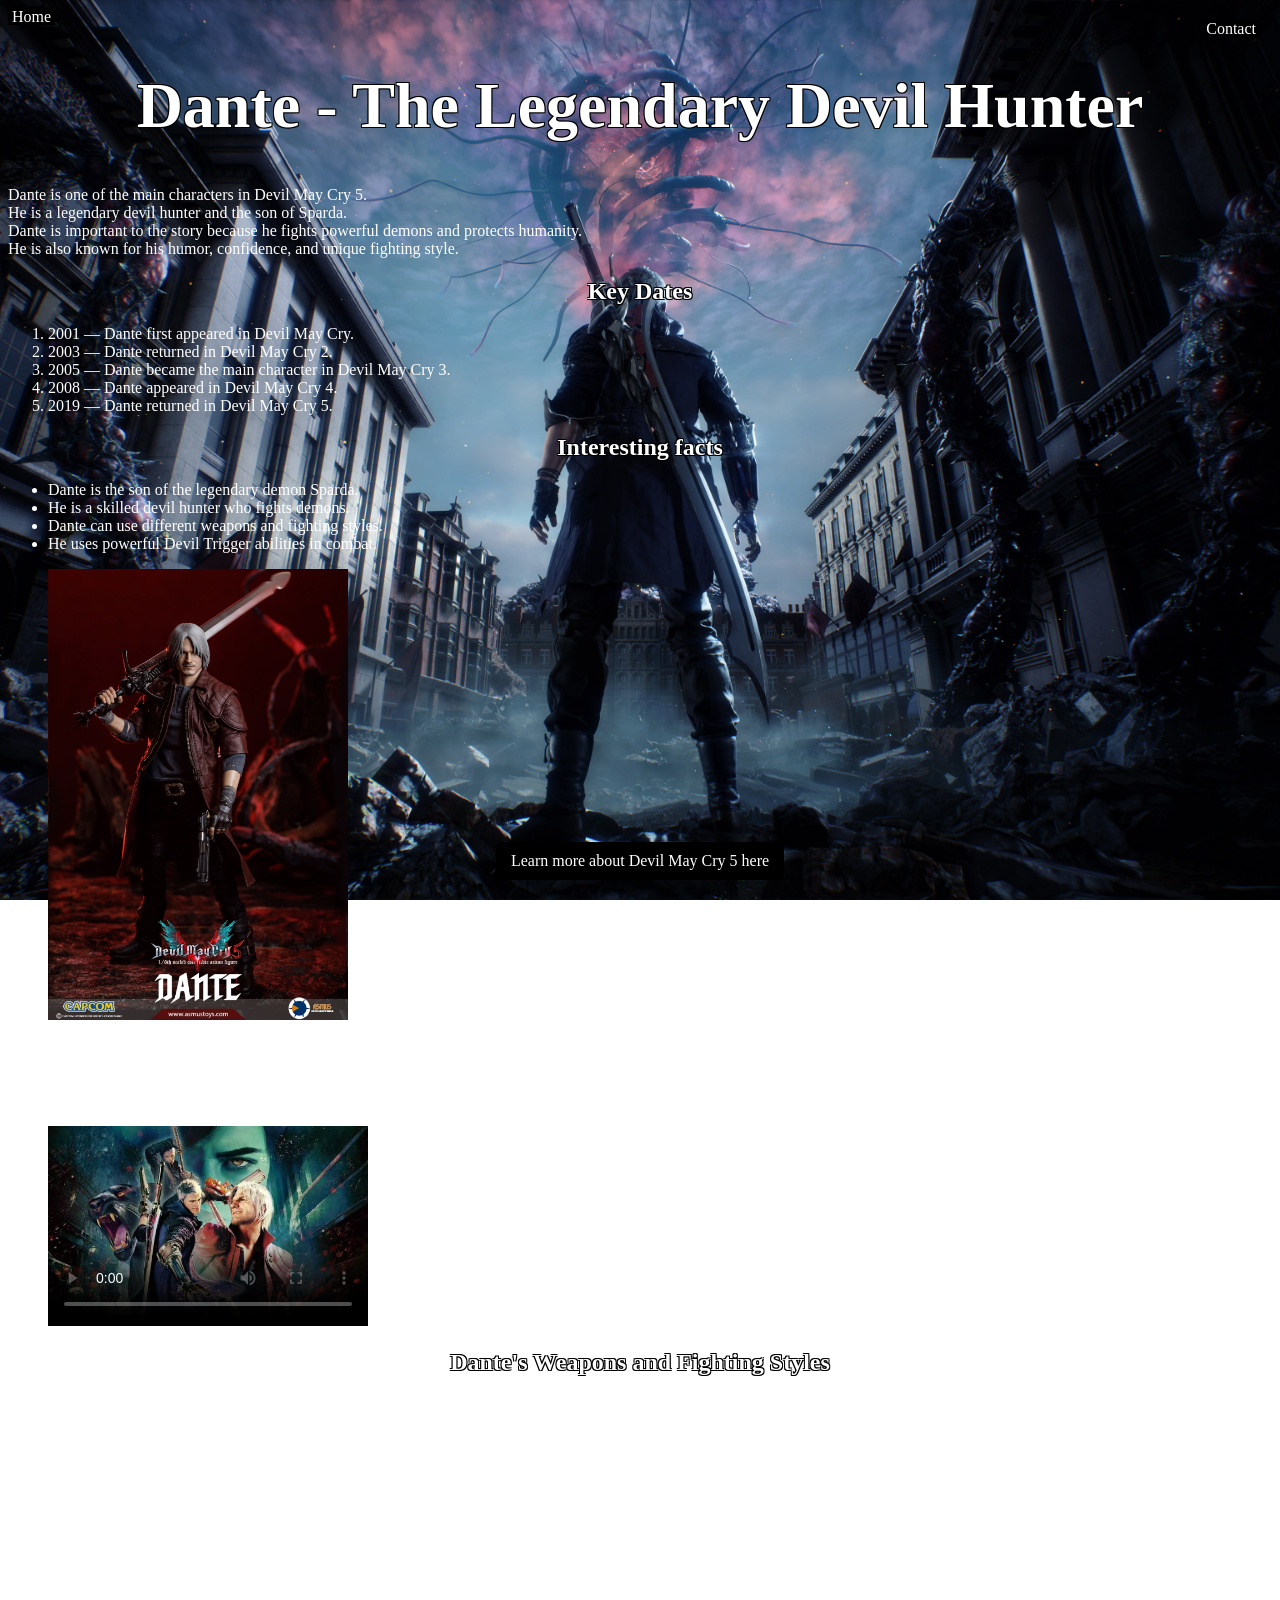
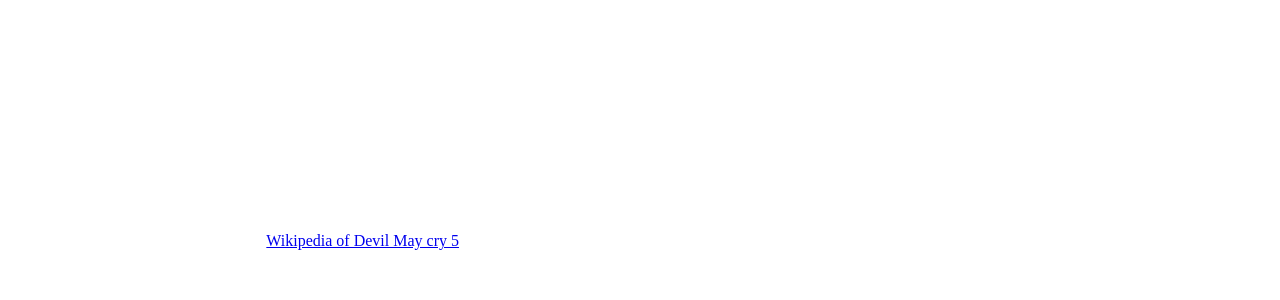
==== about.html @ cc61d14c "inital commit" ====
<!DOCTYPE html>
<html lang="ru">

<head>
    <meta charset="UTF-8">
    <meta name="viewport" content="width=device-width, initial-scale=1.0">
    <title>Devil May Cry V</title>
    <link rel="stylesheet" href="css/style.css">
</head>


<body>


    <header>
        <nav>

            <a class="fixed-home" href="index.html">Home</a>
            <a class="fixed-contact" href="contact.html">Contact</a>
            <a class="fixed-about" href="about.html">Learn more about Devil May Cry 5 here</a>
        </nav>
    </header>


    <main>


        <h1>Dante - The Legendary Devil Hunter</h1>
        <p>Dante is one of the main characters in Devil May Cry 5.<br> He is a legendary devil hunter and the son of Sparda.<br> Dante is important to the story because he fights powerful demons and protects humanity.<br> He is also known for his humor,
            confidence, and unique fighting style.</p>


        <h2>Key Dates</h2>
        <ol>
            <li>2001 — Dante first appeared in Devil May Cry.</li>
            <li>2003 — Dante returned in Devil May Cry 2.</li>
            <li>2005 — Dante became the main character in Devil May Cry 3.</li>
            <li>2008 — Dante appeared in Devil May Cry 4.</li>
            <li>2019 — Dante returned in Devil May Cry 5.</li>
        </ol>


        <h2>Interesting facts</h2>
        <ul>
            <li>Dante is the son of the legendary demon Sparda.</li>
            <li>He is a skilled devil hunter who fights demons.</li>
            <li>Dante can use different weapons and fighting styles.</li>
            <li>He uses powerful Devil Trigger abilities in combat.</li>
        </ul>


        <figure>
            <div class="D1">
                <img src="images/D1.jpg" alt="Legend of Sparda ">
            </div>
            <figcaption>Dante, the legendary devil hunter and son of Sparda.</figcaption>
        </figure>


        <blockquote>
            «A stylish fight is not just a victory, it is a<strong>true art </strong> of overcoming oneself in a <em>dynamic</em> battle».
            <cite>— Цитата из игрового обзора</cite>

            <div>
                <p>Devil May Cry 5 official GamePlay Trailer:</p>
                <video controls width="320 " poster="images/previewgameplay.jpg ">
                <source src="media/DMC5gameplay.mp4 " type="video/mp4 ">
            </video>
            </div>
            <h2>Dante's Weapons and Fighting Styles</h2>

            <table class="table-dmc5">
                <caption>Dante's Combat Arsenal in Devil May Cry 5</caption>

                <thead>
                    <tr>
                        <th scope="col">Category</th>
                        <th scope="col">Name</th>
                        <th scope="col">Type</th>
                        <th scope="col">Main Purpose</th>
                    </tr>
                </thead>

                <tbody>
                    <tr>
                        <th scope="row">Weapon</th>
                        <td>Devil Sword Dante</td>
                        <td>Sword</td>
                        <td>Close-range attacks</td>
                    </tr>

                    <tr>
                        <th scope="row">Weapon</th>
                        <td>Ebony & Ivory</td>
                        <td>Dual pistols</td>
                        <td>Long-range attacks</td>
                    </tr>

                    <tr>
                        <th scope="row">Weapon</th>
                        <td>Balrog</td>
                        <td>Gauntlets and greaves</td>
                        <td>Close-range combat</td>
                    </tr>

                    <tr>
                        <th scope="row">Weapon</th>
                        <td>Cavaliere</td>
                        <td>Motorcycle weapon</td>
                        <td>Powerful melee attacks</td>
                    </tr>

                    <tr>
                        <th scope="row">Style</th>
                        <td colspan="2">Trickster</td>
                        <td>Fast movement and dodging</td>
                    </tr>

                    <tr>
                        <th scope="row">Style</th>
                        <td>Swordmaster</td>
                        <td>Fighting style</td>
                        <td>Special melee attacks</td>
                    </tr>

                    <tr>
                        <th scope="row">Style</th>
                        <td>Gunslinger</td>
                        <td>Fighting style</td>
                        <td>Special ranged attacks</td>
                    </tr>

                    <tr>
                        <th scope="row">Style</th>
                        <td>Royal Guard</td>
                        <td>Fighting style</td>
                        <td>Blocking and counterattacks</td>
                    </tr>
                </tbody>

                <tfoot>
                    <tr>
                        <th scope="row" colspan="3">Total categories</th>
                        <td>2</td>
                    </tr>
                </tfoot>
            </table>


            <p>
                More information you can find in
                <a href="https://devilmaycry.fandom.com/ru/wiki/Devil_May_Cry_5" target="_blank " rel="noopener ">Wikipedia of Devil May cry 5</a>.
            </p>

    </main>


    <footer>
        <p>DMC5</p>
    </footer>

</body>

</html>
---- css/style.css ----
html,
body {
    overflow: visible !important;
    overflow-x: hidden;
}

body {
    background-image: url("../images/bgbg.jpg");
    background-repeat: no-repeat;
    background-position: center center;
    background-size: cover;
    background-attachment: fixed;
    color: white;
}

main {
    color: white;
}

.logo-stack {
    position: absolute;
    right: 50px;
    top: 50%;
    transform: translateY(-50%);
    display: flex;
    flex-direction: column;
    align-items: center;
    gap: -300px;
}

.platform-logos {
    display: flex;
    align-items: center;
    justify-content: center;
    gap: 20px;
}

.xbox-logo,
.steam-logo,
.logops5 {
    display: inline-block;
}

.xbox-logo .right-logo,
.steam-logo .right-logo,
.logops5 .right-logo {
    display: block;
    position: static;
    margin: 0;
    transform: none;
}

.xbox-logo .right-logo {
    width: 70px;
}

.steam-logo .right-logo {
    width: 100px;
}

.logops5 .right-logo {
    width: 110px;
}

.logo-container .right-logo {
    display: block;
    width: min(420px, 75vw);
    height: auto;
}

.fixed-about {
    position: fixed;
    bottom: 20px;
    left: 50%;
    transform: translateX(-50%);
    background-color: rgb(0, 0, 0);
    color: #fff;
    padding: 10px 15px;
    text-decoration: none;
    border-radius: 5px;
    white-space: nowrap;
}

.fixed-home {
    color: white;
    background-color: #000000;
    text-decoration: none;
    border-radius: 0px;
    padding: 0px 4px;
}

.fixed-contact {
    position: fixed;
    top: 20px;
    right: 20px;
    color: white;
    background-color: rgb(0, 0, 0);
    text-decoration: none;
    border-radius: 0px;
    padding: 0px 4px;
}

h1 {
    text-align: center;
    font-size: 4rem;
    text-shadow: -1px -1px 0 #000, 1px -1px 0 #000, -1px 1px 0 #000, 1px 1px 0 #000;
}

h2 {
    text-align: center;
    text-shadow: -1px -1px 0 #000, 1px -1px 0 #000, -1px 1px 0 #000, 1px 1px 0 #000;
}

.about-text {
    text-align: center;
    font-size: larger;
    text-shadow: -1px -1px 0 #000, 1px -1px 0 #000, -1px 1px 0 #000, 1px 1px 0 #000;
}

.Japan-Awards img {
    width: 200px;
    margin-left: 430px;
}

.TheGameAwards img {
    width: 200px;
    margin-left: 670px;
    transform: translateY(-45px);
}

.joystickaward img {
    width: 230px;
    margin-left: 900px;
    transform: translateY(-93px);
}

.mainphoto1 img {
    width: 500px;
    height: 300px;
    object-fit: cover;
}

.mainphoto2 img {
    width: 500px;
    height: 300px;
    object-fit: cover;
}

.mainphoto3 img {
    width: 500px;
    height: 300px;
    object-fit: cover;
}

.MAINPHOTOS {
    display: flex;
}

.D1 img {
    width: 300px;
}

.table-dmc5 {
    width: 100%;
    border-collapse: collapse;
}

.table-dmc5 th,
.table-dmc5 td {
    border: 2px solid white;
    padding: 10px;
    text-align: center;
}
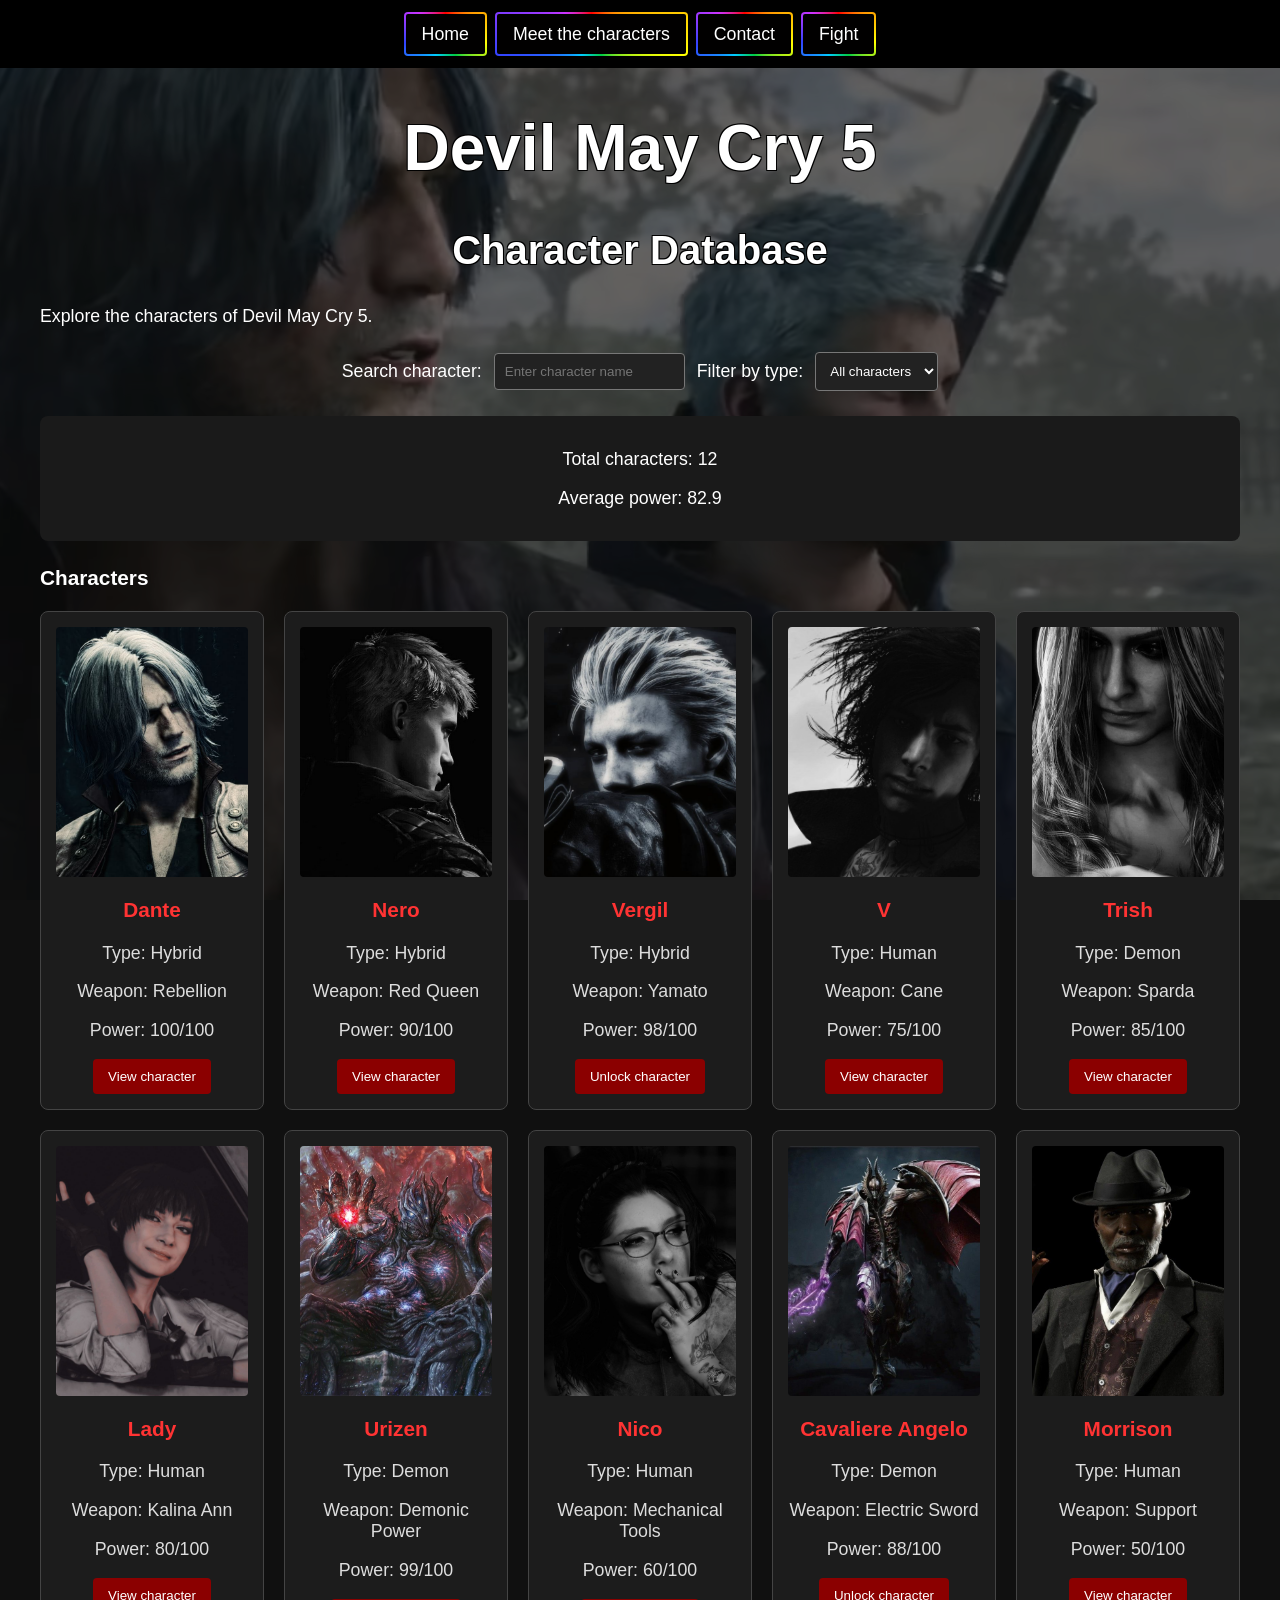
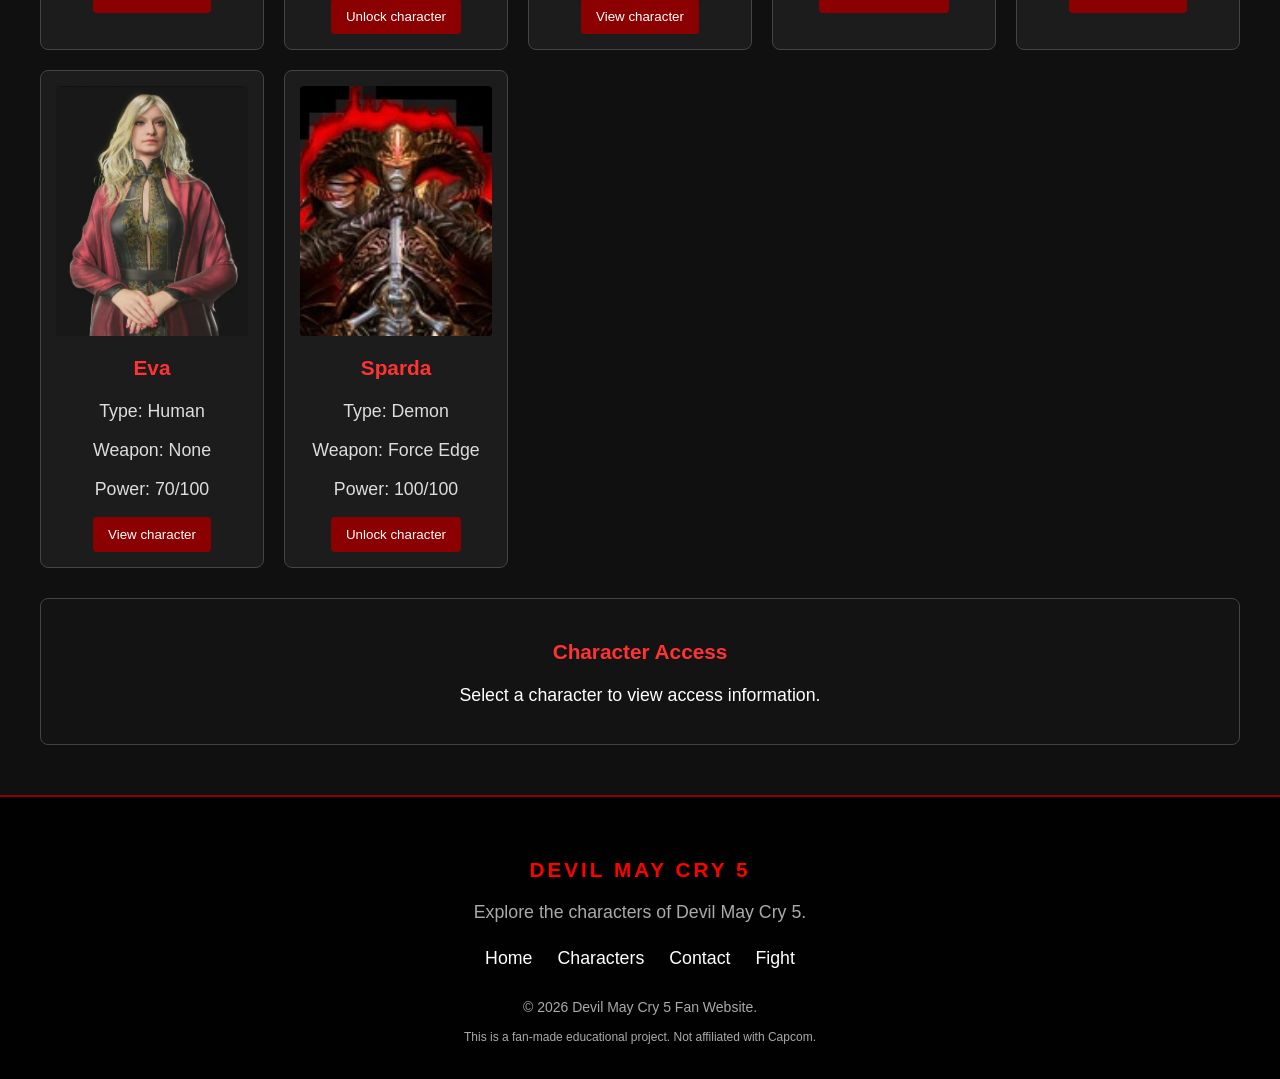
==== commit 88c1a0ab: "Update project to Endterm" ====
--- a/about.html
+++ b/about.html
@@ -1,162 +1,82 @@
 <!DOCTYPE html>
-<html lang="ru">
+<html lang="en">
 
 <head>
     <meta charset="UTF-8">
     <meta name="viewport" content="width=device-width, initial-scale=1.0">
-    <title>Devil May Cry V</title>
+    <title>DMC5 - Character Database</title>
     <link rel="stylesheet" href="css/style.css">
+    <link rel="stylesheet" href="css/about.css">
+    <script src="js/about.js" defer></script>
+
 </head>
 
+<body>
+    <video class="background-video" autoplay muted loop playsinline>
+    <source src="media/videoplayback.mp4" type="video/mp4">
+</video>
+    <div class="video-overlay"></div>
 
-<body>
+    <nav class="site-nav">
+        <a href="index.html">Home</a>
+        <a href="about.html" class="active">Meet the characters</a>
+        <a href="contact.html">Contact</a>
+        <a href="index.html#battle">Fight</a>
+    </nav>
+
+    <main>
+        <h1>Devil May Cry 5</h1>
+        <h2>Character Database</h2>
+
+        <p>Explore the characters of Devil May Cry 5.</p>
+
+        <section class="controls">
+            <label for="searchInput">Search character:</label>
+            <input type="text" id="searchInput" placeholder="Enter character name">
+
+            <label for="typeFilter">Filter by type:</label>
+            <select id="typeFilter">
+                <option value="all">All characters</option>
+                <option value="Human">Human</option>
+                <option value="Demon">Demon</option>
+                <option value="Hybrid">Hybrid</option>
+            </select>
+        </section>
 
 
-    <header>
-        <nav>
 
-            <a class="fixed-home" href="index.html">Home</a>
-            <a class="fixed-contact" href="contact.html">Contact</a>
-            <a class="fixed-about" href="about.html">Learn more about Devil May Cry 5 here</a>
-        </nav>
-    </header>
+        <section class="statistics">
 
+            <p>Total characters: <span id="totalCount">0</span></p>
+            <p>Average power: <span id="averagePower">0</span></p>
+        </section>
 
-    <main>
+        <section>
+            <h3>Characters</h3>
+            <p id="noResults" hidden>No characters found.</p>
+            <div id="characterList"></div>
+        </section>
 
-
-        <h1>Dante - The Legendary Devil Hunter</h1>
-        <p>Dante is one of the main characters in Devil May Cry 5.<br> He is a legendary devil hunter and the son of Sparda.<br> Dante is important to the story because he fights powerful demons and protects humanity.<br> He is also known for his humor,
-            confidence, and unique fighting style.</p>
-
-
-        <h2>Key Dates</h2>
-        <ol>
-            <li>2001 — Dante first appeared in Devil May Cry.</li>
-            <li>2003 — Dante returned in Devil May Cry 2.</li>
-            <li>2005 — Dante became the main character in Devil May Cry 3.</li>
-            <li>2008 — Dante appeared in Devil May Cry 4.</li>
-            <li>2019 — Dante returned in Devil May Cry 5.</li>
-        </ol>
-
-
-        <h2>Interesting facts</h2>
-        <ul>
-            <li>Dante is the son of the legendary demon Sparda.</li>
-            <li>He is a skilled devil hunter who fights demons.</li>
-            <li>Dante can use different weapons and fighting styles.</li>
-            <li>He uses powerful Devil Trigger abilities in combat.</li>
-        </ul>
-
-
-        <figure>
-            <div class="D1">
-                <img src="images/D1.jpg" alt="Legend of Sparda ">
-            </div>
-            <figcaption>Dante, the legendary devil hunter and son of Sparda.</figcaption>
-        </figure>
-
-
-        <blockquote>
-            «A stylish fight is not just a victory, it is a<strong>true art </strong> of overcoming oneself in a <em>dynamic</em> battle».
-            <cite>— Цитата из игрового обзора</cite>
-
-            <div>
-                <p>Devil May Cry 5 official GamePlay Trailer:</p>
-                <video controls width="320 " poster="images/previewgameplay.jpg ">
-                <source src="media/DMC5gameplay.mp4 " type="video/mp4 ">
-            </video>
-            </div>
-            <h2>Dante's Weapons and Fighting Styles</h2>
-
-            <table class="table-dmc5">
-                <caption>Dante's Combat Arsenal in Devil May Cry 5</caption>
-
-                <thead>
-                    <tr>
-                        <th scope="col">Category</th>
-                        <th scope="col">Name</th>
-                        <th scope="col">Type</th>
-                        <th scope="col">Main Purpose</th>
-                    </tr>
-                </thead>
-
-                <tbody>
-                    <tr>
-                        <th scope="row">Weapon</th>
-                        <td>Devil Sword Dante</td>
-                        <td>Sword</td>
-                        <td>Close-range attacks</td>
-                    </tr>
-
-                    <tr>
-                        <th scope="row">Weapon</th>
-                        <td>Ebony & Ivory</td>
-                        <td>Dual pistols</td>
-                        <td>Long-range attacks</td>
-                    </tr>
-
-                    <tr>
-                        <th scope="row">Weapon</th>
-                        <td>Balrog</td>
-                        <td>Gauntlets and greaves</td>
-                        <td>Close-range combat</td>
-                    </tr>
-
-                    <tr>
-                        <th scope="row">Weapon</th>
-                        <td>Cavaliere</td>
-                        <td>Motorcycle weapon</td>
-                        <td>Powerful melee attacks</td>
-                    </tr>
-
-                    <tr>
-                        <th scope="row">Style</th>
-                        <td colspan="2">Trickster</td>
-                        <td>Fast movement and dodging</td>
-                    </tr>
-
-                    <tr>
-                        <th scope="row">Style</th>
-                        <td>Swordmaster</td>
-                        <td>Fighting style</td>
-                        <td>Special melee attacks</td>
-                    </tr>
-
-                    <tr>
-                        <th scope="row">Style</th>
-                        <td>Gunslinger</td>
-                        <td>Fighting style</td>
-                        <td>Special ranged attacks</td>
-                    </tr>
-
-                    <tr>
-                        <th scope="row">Style</th>
-                        <td>Royal Guard</td>
-                        <td>Fighting style</td>
-                        <td>Blocking and counterattacks</td>
-                    </tr>
-                </tbody>
-
-                <tfoot>
-                    <tr>
-                        <th scope="row" colspan="3">Total categories</th>
-                        <td>2</td>
-                    </tr>
-                </tfoot>
-            </table>
-
-
-            <p>
-                More information you can find in
-                <a href="https://devilmaycry.fandom.com/ru/wiki/Devil_May_Cry_5" target="_blank " rel="noopener ">Wikipedia of Devil May cry 5</a>.
-            </p>
-
+        <section class="character-details">
+            <h3>Character Access</h3>
+            <p id="actionMessage">Select a character to view access information.</p>
+            <div id="actionArea"></div>
+        </section>
     </main>
 
+    <footer class="site-footer">
+        <h3>DEVIL MAY CRY 5</h3>
+        <p>Explore the characters of Devil May Cry 5.</p>
 
-    <footer>
-        <p>DMC5</p>
+        <div class="footer-links">
+            <a href="index.html">Home</a>
+            <a href="about.html">Characters</a>
+            <a href="contact.html">Contact</a>
+            <a href="index.html#battle">Fight</a>
+        </div>
+
+        <p class="copyright">© 2026 Devil May Cry 5 Fan Website.</p>
+        <p class="disclaimer">This is a fan-made educational project. Not affiliated with Capcom.</p>
     </footer>
 
 </body>
--- a/css/style.css
+++ b/css/style.css
@@ -1,38 +1,176 @@
 html,
 body {
-    overflow: visible !important;
-    overflow-x: hidden;
+    overflow-x: clip;
+}
+
+*,
+*::before,
+*::after {
+    box-sizing: border-box;
+}
+
+html {
+    font-size: 100%;
 }
 
 body {
-    background-image: url("../images/bgbg.jpg");
-    background-repeat: no-repeat;
-    background-position: center center;
-    background-size: cover;
-    background-attachment: fixed;
-    color: white;
+    max-width: 100%;
+    margin: 0;
+    background: #101010;
+    color: white;
+    font-family: Arial, sans-serif;
+    font-size: clamp(1rem, 0.95rem + 0.2vw, 1.125rem);
 }
 
 main {
-    color: white;
+    width: min(100% - 2rem, 75rem);
+    margin-inline: auto;
+}
+
+h1 {
+    text-align: center;
+    font-size: clamp(1.8rem, 5vw, 4rem);
+    overflow-wrap: anywhere;
+    text-shadow: -1px -1px 0 #000, 1px -1px 0 #000, -1px 1px 0 #000, 1px 1px 0 #000;
+}
+
+h2 {
+    text-align: center;
+    font-size: clamp(1.6rem, 4vw, 2.5rem);
+    text-shadow: -1px -1px 0 #000, 1px -1px 0 #000, -1px 1px 0 #000, 1px 1px 0 #000;
+}
+
+video,
+img {
+    display: block;
+    max-width: 100%;
+}
+
+video {
+    width: 100%;
+}
+
+img {
+    height: auto;
+}
+
+.background-video {
+    position: fixed;
+    top: 0;
+    left: 0;
+    width: 100%;
+    height: 100%;
+    object-fit: cover;
+    z-index: -2;
+}
+
+.video-overlay {
+    position: fixed;
+    inset: 0;
+    background: rgba(0, 0, 0, 0.55);
+    z-index: -1;
+    pointer-events: none;
+}
+
+.site-nav {
+    display: flex;
+    flex-wrap: wrap;
+    align-items: center;
+    justify-content: center;
+    gap: 0.5rem;
+    width: 100%;
+    padding: 0.75rem 1rem;
+    background-color: #000;
+}
+
+.site-nav a,
+.trailer1 a {
+    --nav-button-bg: #010000;
+    display: inline-block;
+    padding: 0.6rem 1rem;
+    border: 2px solid transparent;
+    border-radius: 4px;
+    background: linear-gradient(var(--nav-button-bg), var(--nav-button-bg)) padding-box, conic-gradient(from var(--rainbow-angle, 0deg), #ff0000, #ff9900, #ffff00, #00cc44, #00ccff, #3344ff, #cc33ff, #ff0000) border-box;
+    color: #fff;
+    text-align: center;
+    text-decoration: none;
+    animation: rainbow-border 4s linear infinite;
+}
+
+.site-nav a {
+    max-width: 100%;
+}
+
+.site-nav a:hover,
+.site-nav a:focus-visible,
+.trailer1 a:hover,
+.trailer1 a:focus-visible {
+    --nav-button-bg: #292929;
+    color: #fff;
+}
+
+@property --rainbow-angle {
+    syntax: "<angle>";
+    initial-value: 0deg;
+    inherits: false;
+}
+
+@keyframes rainbow-border {
+    to {
+        --rainbow-angle: 360deg;
+    }
+}
+
+@media (prefers-reduced-motion: reduce) {
+    .site-nav a,
+    .trailer1 a {
+        animation: none;
+    }
+}
+
+.home-hero-row {
+    display: grid;
+    grid-template-columns: minmax(0, 1fr) auto minmax(0, 1fr);
+    align-items: center;
+    width: 100vw;
+    margin: 1rem 0 2rem;
+    margin-left: calc((100% - 100vw) / 2);
+}
+
+.home-trailer {
+    grid-column: 1;
+    width: min(100%, 22.5rem);
+    margin: 0;
+    font-family: sans-serif;
 }
 
 .logo-stack {
-    position: absolute;
-    right: 50px;
-    top: 50%;
-    transform: translateY(-50%);
     display: flex;
     flex-direction: column;
     align-items: center;
-    gap: -300px;
+    grid-column: 2;
+    justify-self: center;
+    width: min(100%, 26rem);
+    margin: 0;
+    gap: 1rem;
+}
+
+.logo-container {
+    width: min(100%, 26rem);
+}
+
+.logo-container .right-logo {
+    display: block;
+    width: 100%;
+    height: auto;
 }
 
 .platform-logos {
     display: flex;
+    flex-wrap: wrap;
     align-items: center;
     justify-content: center;
-    gap: 20px;
+    gap: clamp(0.5rem, 2vw, 1.25rem);
 }
 
 .xbox-logo,
@@ -46,128 +184,416 @@
 .logops5 .right-logo {
     display: block;
     position: static;
+    width: clamp(2.5rem, 7vw, 6.875rem);
+    max-width: 100%;
     margin: 0;
     transform: none;
 }
 
-.xbox-logo .right-logo {
-    width: 70px;
-}
-
-.steam-logo .right-logo {
-    width: 100px;
-}
-
-.logops5 .right-logo {
-    width: 110px;
-}
-
-.logo-container .right-logo {
+.Japan-Awards,
+.TheGameAwards,
+.joystickaward {
+    display: flex;
+    justify-content: center;
+    margin: 0;
+}
+
+.Japan-Awards img,
+.TheGameAwards img,
+.joystickaward img {
+    width: min(100%, 14.375rem);
+    margin: 0;
+    transform: none;
+}
+
+.award-gallery {
+    display: flex;
+    flex-wrap: wrap;
+    align-items: center;
+    justify-content: center;
+    gap: clamp(1rem, 3vw, 2rem);
+    margin-block: 1.5rem;
+}
+
+.gameplay-video {
+    width: min(100%, 20rem);
+    max-width: 100%;
+}
+
+.D1 img {
     display: block;
-    width: min(420px, 75vw);
+    width: min(100%, 18.75rem);
     height: auto;
 }
 
-.fixed-about {
+@media (max-width: 767px) {
+    main {
+        width: min(100% - 1.25rem, 75rem);
+    }
+    .home-hero-row {
+        grid-template-columns: minmax(0, min(26rem, 100%));
+        row-gap: 1rem;
+    }
+    .site-nav {
+        flex-direction: column;
+    }
+    .site-nav a {
+        width: min(100%, 24rem);
+    }
+}
+
+#gallery {
+    padding: 4rem 0;
+    background: rgba(10, 10, 10, 0.6);
+}
+
+#gallery .card {
+    height: 100%;
+    overflow: hidden;
+    border: 1px solid #444;
+    border-radius: 10px;
+    background: #171717;
+    color: white;
+    box-shadow: 0 4px 12px rgba(0, 0, 0, 0.4);
+    transition: transform 0.25s ease, border-color 0.25s ease, box-shadow 0.25s ease;
+}
+
+#gallery .card:hover {
+    transform: translateY(-6px);
+    border-color: #c82020;
+    box-shadow: 0 8px 24px rgba(200, 0, 0, 0.2);
+}
+
+#gallery .card img {
+    display: block;
+    width: 100%;
+    height: 220px;
+    object-fit: cover;
+    border-bottom: 2px solid #8b0000;
+}
+
+#gallery .card-body {
+    padding: 1.5rem;
+}
+
+#gallery .card-title,
+#gallery .card h5 {
+    margin-bottom: 0.75rem;
+    color: #ff4040;
+    font-size: 1.35rem;
+    font-weight: bold;
+}
+
+#gallery .card-text {
+    margin: 0;
+    color: #ccc;
+    line-height: 1.6;
+}
+
+@media (max-width: 767px) {
+    #gallery {
+        padding: 2rem 0;
+    }
+    #gallery .card img {
+        height: 200px;
+    }
+    #gallery .card-body {
+        padding: 1.25rem;
+    }
+}
+
+@media (prefers-reduced-motion: reduce) {
+    #gallery .card {
+        transition: none;
+    }
+    #gallery .card:hover {
+        transform: none;
+    }
+}
+
+.features {
+    padding: 4rem 2rem;
+}
+
+.features-title {
+    margin-bottom: 2.5rem;
+    color: #fff;
+    font-size: clamp(1.8rem, 4vw, 2.5rem);
+    text-transform: uppercase;
+    letter-spacing: 2px;
+}
+
+.features-grid {
+    display: grid;
+    grid-template-columns: repeat(4, minmax(0, 1fr));
+    gap: 1.5rem;
+    max-width: 1200px;
+    margin: 0 auto;
+}
+
+.feature-card {
+    padding: 1.75rem 1.25rem;
+    border: 1px solid #632020;
+    border-radius: 10px;
+    background: rgba(15, 15, 15, 0.65);
+    text-align: center;
+    transition: transform 0.25s ease, border-color 0.25s ease, background 0.25s ease;
+}
+
+.feature-card:hover {
+    transform: translateY(-5px);
+    border-color: #ff3030;
+    background: rgba(45, 10, 10, 0.8);
+}
+
+.feature-card h3 {
+    margin-bottom: 1rem;
+    color: #ff4040;
+    font-size: 1.35rem;
+}
+
+.feature-card p {
+    margin: 0;
+    color: #ddd;
+    line-height: 1.6;
+}
+
+@media (max-width: 1199px) {
+    .features-grid {
+        grid-template-columns: repeat(2, minmax(0, 1fr));
+    }
+}
+
+@media (max-width: 600px) {
+    .features {
+        padding: 2.5rem 1rem;
+    }
+    .features-grid {
+        grid-template-columns: 1fr;
+        gap: 1rem;
+    }
+    .feature-card {
+        padding: 1.5rem 1rem;
+    }
+}
+
+@media (prefers-reduced-motion: reduce) {
+    .feature-card {
+        transition: none;
+    }
+    .feature-card:hover {
+        transform: none;
+    }
+}
+
+.battle-section {
+    text-align: center;
+    padding: 60px 20px;
+    color: white;
+}
+
+.battle-section h2 {
+    color: red;
+    margin-bottom: 20px;
+}
+
+.battle-container {
+    display: flex;
+    justify-content: center;
+    align-items: center;
+    gap: 50px;
+    margin: 40px auto;
+    max-width: 700px;
+}
+
+.fighter {
+    width: 250px;
+    padding: 25px;
+    background: rgba(0, 0, 0, 0.8);
+    border: 2px solid darkred;
+    border-radius: 10px;
+}
+
+.fighter h3 {
+    color: red;
+}
+
+.vs {
+    font-size: 30px;
+    color: red;
+    font-weight: bold;
+}
+
+.hp-bar {
+    height: 15px;
+    background: #555;
+    border-radius: 10px;
+    overflow: hidden;
+}
+
+.hp-fill {
+    height: 100%;
+    width: 100%;
+    background: red;
+    transition: width 0.3s;
+}
+
+#message {
+    min-height: 30px;
+    margin: 25px 0;
+}
+
+.battle-section button {
+    padding: 12px 30px;
+    margin: 10px;
+    background: darkred;
+    color: white;
+    border: none;
+    border-radius: 5px;
+    cursor: pointer;
+}
+
+.battle-section button:hover {
+    background: red;
+}
+
+.battle-section button:focus-visible {
+    outline: 3px solid white;
+    outline-offset: 4px;
+}
+
+.battle-section button:disabled {
+    background: #555;
+    cursor: not-allowed;
+}
+
+@media (max-width: 500px) {
+    .battle-container {
+        gap: 10px;
+    }
+    .fighter {
+        width: 45%;
+        padding: 12px 5px;
+    }
+    .vs {
+        font-size: 20px;
+    }
+}
+
+.faq-section {
+    max-width: 800px;
+    margin: 50px auto;
+    padding: 30px 20px;
+    color: white;
+}
+
+.faq-section h2 {
+    text-align: center;
+    color: red;
+    margin-bottom: 30px;
+}
+
+.faq-item {
+    background: rgba(0, 0, 0, 0.8);
+    border: 1px solid darkred;
+    margin-bottom: 12px;
+    padding: 15px;
+    border-radius: 8px;
+}
+
+.faq-question {
+    cursor: pointer;
+    margin: 0;
+    font-size: 18px;
+}
+
+.faq-answer {
+    margin-top: 15px;
+    color: #ddd;
+}
+
+.faq-hover {
+    border-color: red;
+}
+
+.site-footer {
+    background: rgba(0, 0, 0, 0.9);
+    color: white;
+    text-align: center;
+    padding: 40px 20px 20px;
+    margin-top: 50px;
+    border-top: 2px solid darkred;
+}
+
+.site-footer h3 {
+    color: red;
+    letter-spacing: 3px;
+}
+
+.site-footer p {
+    color: #aaa;
+    margin: 15px 0;
+}
+
+.footer-links {
+    display: flex;
+    justify-content: center;
+    flex-wrap: wrap;
+    gap: 25px;
+    margin: 25px 0;
+}
+
+.footer-links a {
+    color: white;
+    text-decoration: none;
+    transition: color 0.3s;
+}
+
+.footer-links a:hover {
+    color: red;
+}
+
+.site-footer .copyright {
+    font-size: 14px;
+    margin-top: 30px;
+}
+
+.site-footer .disclaimer {
+    font-size: 12px;
+}
+
+@media (max-width: 500px) {
+    .footer-links {
+        gap: 15px;
+    }
+}
+
+.background-video {
     position: fixed;
-    bottom: 20px;
-    left: 50%;
-    transform: translateX(-50%);
-    background-color: rgb(0, 0, 0);
-    color: #fff;
-    padding: 10px 15px;
-    text-decoration: none;
-    border-radius: 5px;
-    white-space: nowrap;
-}
-
-.fixed-home {
-    color: white;
-    background-color: #000000;
-    text-decoration: none;
-    border-radius: 0px;
-    padding: 0px 4px;
-}
-
-.fixed-contact {
+    top: 0;
+    left: 0;
+    width: 100%;
+    height: 100%;
+    object-fit: cover;
+    z-index: -2;
+    pointer-events: none;
+}
+
+.video-overlay {
     position: fixed;
-    top: 20px;
-    right: 20px;
-    color: white;
-    background-color: rgb(0, 0, 0);
-    text-decoration: none;
-    border-radius: 0px;
-    padding: 0px 4px;
-}
-
-h1 {
-    text-align: center;
-    font-size: 4rem;
-    text-shadow: -1px -1px 0 #000, 1px -1px 0 #000, -1px 1px 0 #000, 1px 1px 0 #000;
-}
-
-h2 {
-    text-align: center;
-    text-shadow: -1px -1px 0 #000, 1px -1px 0 #000, -1px 1px 0 #000, 1px 1px 0 #000;
-}
-
-.about-text {
-    text-align: center;
-    font-size: larger;
-    text-shadow: -1px -1px 0 #000, 1px -1px 0 #000, -1px 1px 0 #000, 1px 1px 0 #000;
-}
-
-.Japan-Awards img {
-    width: 200px;
-    margin-left: 430px;
-}
-
-.TheGameAwards img {
-    width: 200px;
-    margin-left: 670px;
-    transform: translateY(-45px);
-}
-
-.joystickaward img {
-    width: 230px;
-    margin-left: 900px;
-    transform: translateY(-93px);
-}
-
-.mainphoto1 img {
-    width: 500px;
-    height: 300px;
-    object-fit: cover;
-}
-
-.mainphoto2 img {
-    width: 500px;
-    height: 300px;
-    object-fit: cover;
-}
-
-.mainphoto3 img {
-    width: 500px;
-    height: 300px;
-    object-fit: cover;
-}
-
-.MAINPHOTOS {
-    display: flex;
-}
-
-.D1 img {
-    width: 300px;
-}
-
-.table-dmc5 {
-    width: 100%;
-    border-collapse: collapse;
-}
-
-.table-dmc5 th,
-.table-dmc5 td {
-    border: 2px solid white;
-    padding: 10px;
-    text-align: center;
+    inset: 0;
+    background: rgba(0, 0, 0, 0.6);
+    z-index: -1;
+    pointer-events: none;
+}
+
+body {
+    position: relative;
+    isolation: isolate;
+}
+
+.site-nav,
+main {
+    position: relative;
+    z-index: 1;
 }
--- a/css/about.css
+++ b/css/about.css
@@ -0,0 +1,146 @@
+.controls {
+    display: flex;
+    flex-wrap: wrap;
+    justify-content: center;
+    align-items: center;
+    gap: 12px;
+    margin: 25px 0;
+}
+
+.controls label {
+    color: white;
+}
+
+.controls input,
+.controls select {
+    padding: 10px;
+    max-width: 100%;
+    background: #222;
+    color: white;
+    border: 1px solid #777;
+    border-radius: 4px;
+}
+
+.controls input:focus,
+.controls select:focus {
+    outline: 2px solid #ff3333;
+    outline-offset: 2px;
+}
+
+.statistics {
+    text-align: center;
+    padding: 15px;
+    background: #1a1a1a;
+    border-radius: 8px;
+    margin-bottom: 25px;
+}
+
+#characterList {
+    display: grid;
+    grid-template-columns: repeat(auto-fit, minmax(210px, 1fr));
+    gap: 20px;
+}
+
+.character-card {
+    background: #1c1c1c;
+    border: 1px solid #444;
+    border-radius: 8px;
+    padding: 15px;
+    text-align: center;
+    overflow: hidden;
+    transition: transform 0.25s, border-color 0.25s;
+}
+
+.character-card:hover {
+    transform: translateY(-5px);
+    border-color: #ff3333;
+}
+
+.character-card img {
+    width: 100%;
+    height: 250px;
+    object-fit: cover;
+    object-position: top;
+    border-radius: 4px;
+    display: block;
+    margin-bottom: 15px;
+}
+
+.image-fallback {
+    height: 80px;
+    padding-top: 30px;
+    color: #aaa;
+}
+
+.character-card h3 {
+    color: #ff3333;
+}
+
+.character-card p {
+    color: #ddd;
+}
+
+.unlock-button {
+    padding: 10px 15px;
+    background: darkred;
+    color: white;
+    border: none;
+    border-radius: 4px;
+    cursor: pointer;
+    transition: background 0.3s;
+}
+
+.unlock-button:hover {
+    background: red;
+}
+
+.unlock-button:focus-visible {
+    outline: 2px solid white;
+    outline-offset: 3px;
+}
+
+#noResults {
+    text-align: center;
+    color: #ff7777;
+    padding: 20px;
+}
+
+.character-details {
+    margin-top: 30px;
+    padding: 20px;
+    background: rgba(20, 20, 20, 0.9);
+    border: 1px solid #444;
+    border-radius: 8px;
+    text-align: center;
+}
+
+.character-details h3 {
+    color: #ff3333;
+}
+
+@media (max-width: 500px) {
+    .controls {
+        flex-direction: column;
+        align-items: stretch;
+    }
+    .controls input,
+    .controls select {
+        width: 100%;
+    }
+    #characterList {
+        grid-template-columns: 1fr;
+    }
+    .character-card img {
+        height: 280px;
+    }
+}
+
+@media (prefers-reduced-motion: reduce) {
+    .character-card,
+    .unlock-button {
+        transition: none;
+    }
+    .character-card:hover {
+        transform: none;
+    }
+}
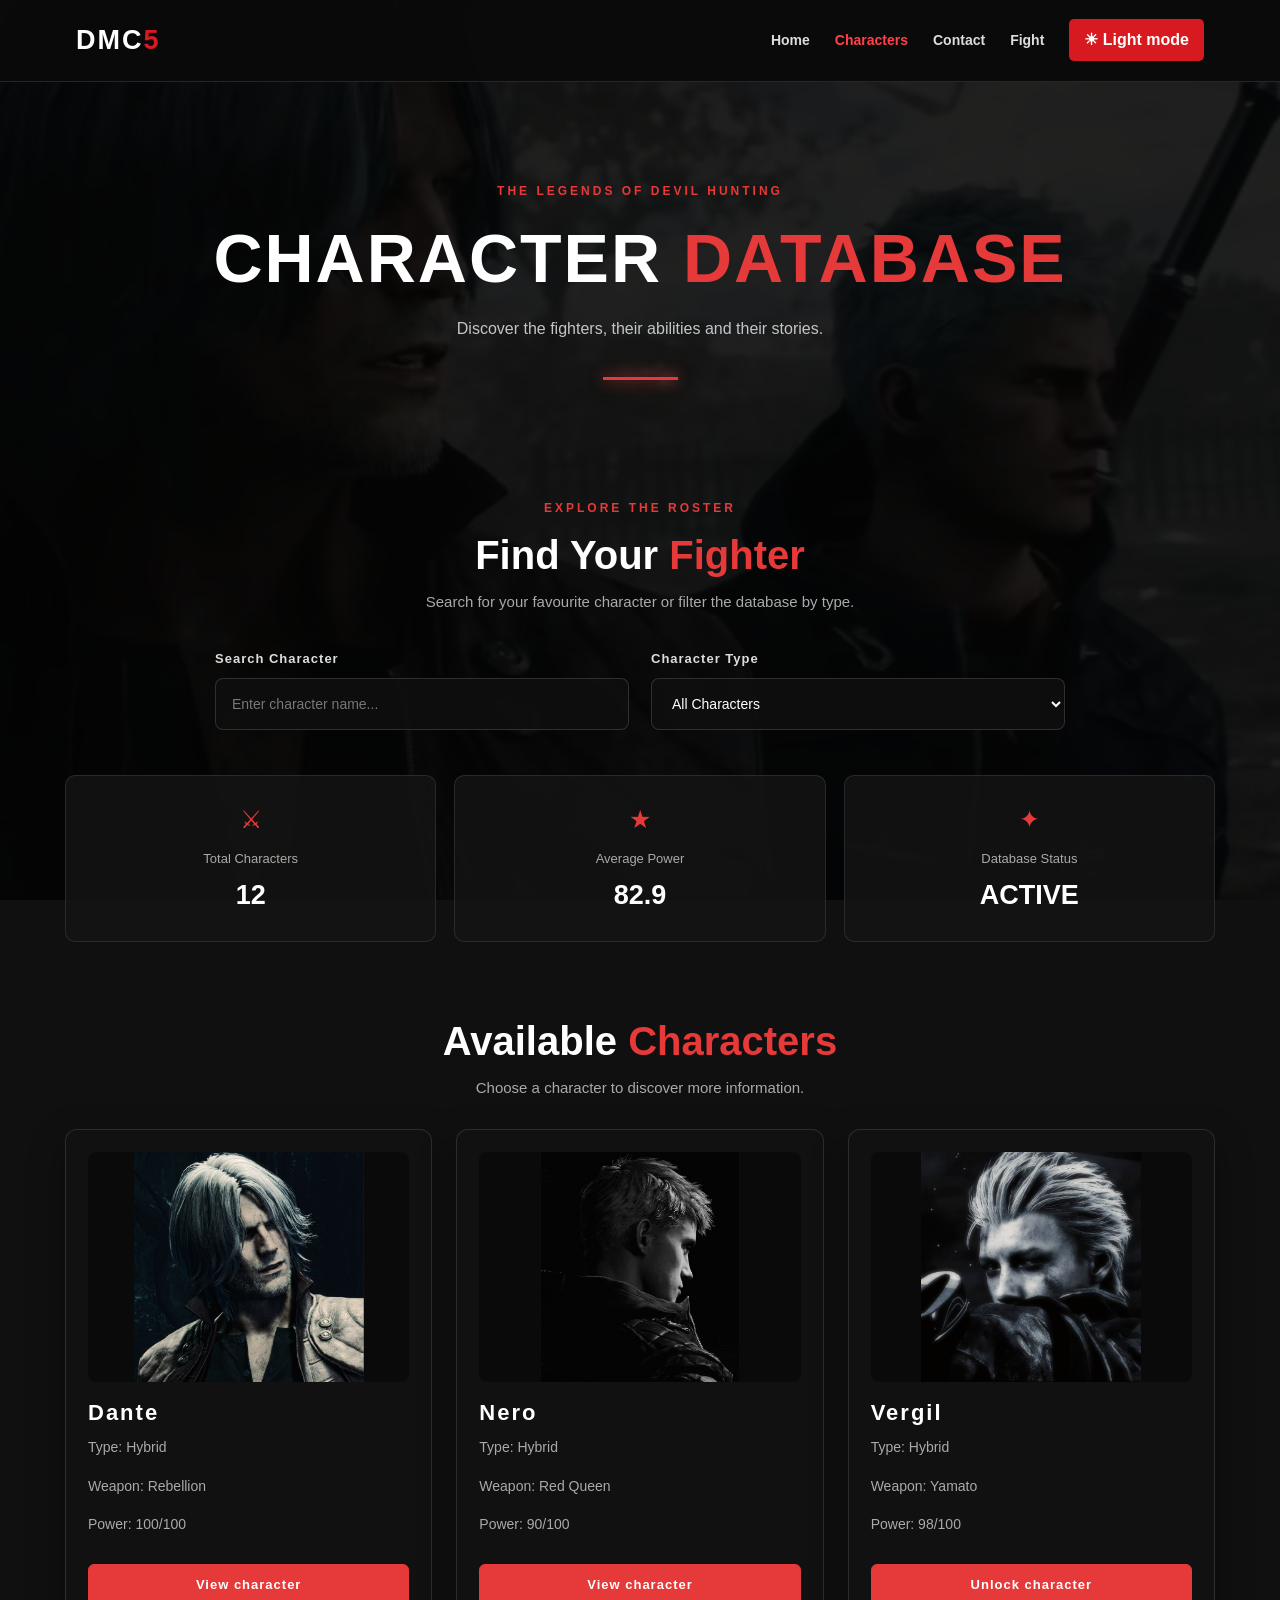
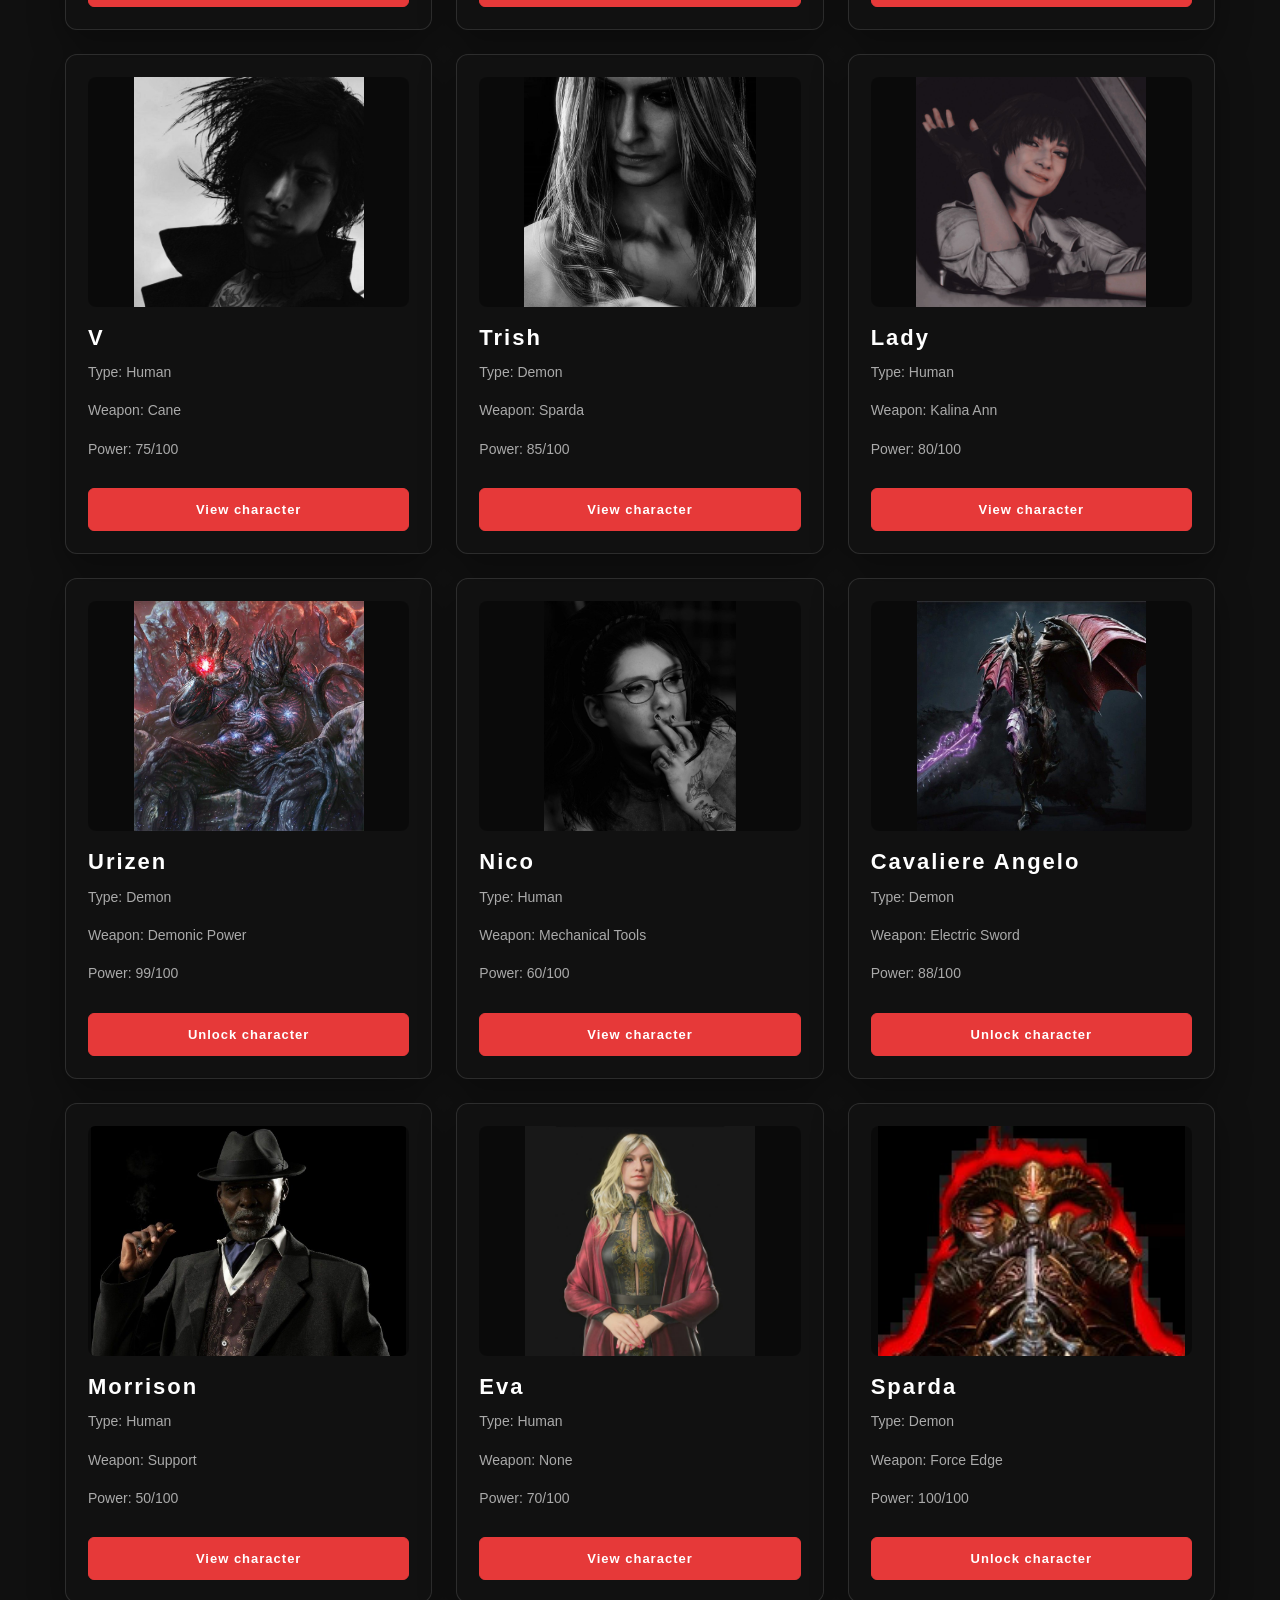
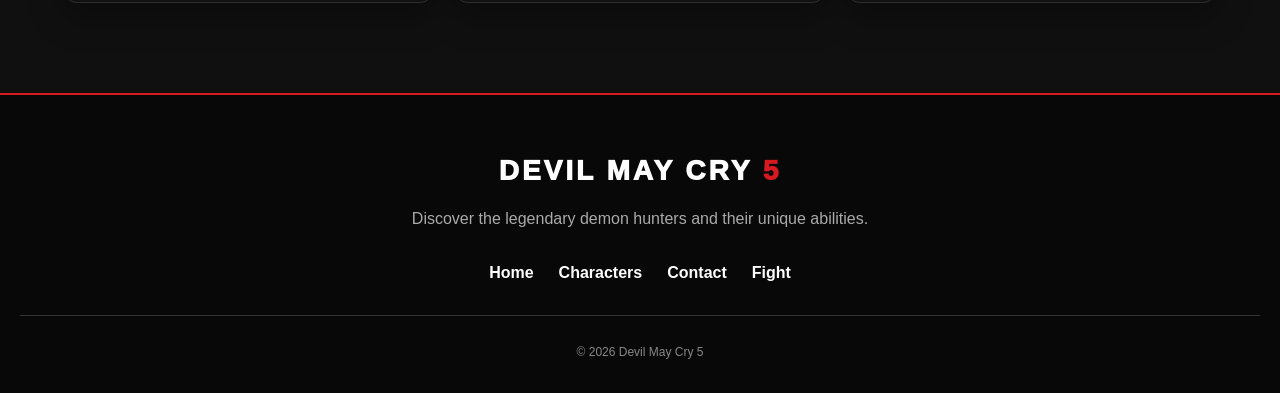
==== commit eb1ca878: "Final project dmc5" ====
--- a/about.html
+++ b/about.html
@@ -4,69 +4,185 @@
 <head>
     <meta charset="UTF-8">
     <meta name="viewport" content="width=device-width, initial-scale=1.0">
-    <title>DMC5 - Character Database</title>
+    <meta name="description" content="Discover the legendary characters of Devil May Cry 5.">
+    <meta name="theme-color" content="#111111">
+
+    <title>DMC5 | Character Database</title>
+
+    <link href="https://cdn.jsdelivr.net/npm/bootstrap@5.3.3/dist/css/bootstrap.min.css" rel="stylesheet">
     <link rel="stylesheet" href="css/style.css">
     <link rel="stylesheet" href="css/about.css">
-    <script src="js/about.js" defer></script>
 
 </head>
 
 <body>
-    <video class="background-video" autoplay muted loop playsinline>
-    <source src="media/videoplayback.mp4" type="video/mp4">
-</video>
-    <div class="video-overlay"></div>
-
-    <nav class="site-nav">
-        <a href="index.html">Home</a>
-        <a href="about.html" class="active">Meet the characters</a>
-        <a href="contact.html">Contact</a>
-        <a href="index.html#battle">Fight</a>
-    </nav>
+
+
+
+    <video class="background-video" autoplay muted loop playsinline aria-hidden="true">
+        <source src="media/videoplayback.mp4" type="video/mp4">
+    </video>
+
+    <div class="video-overlay" aria-hidden="true"></div>
+
+
+
+    <header>
+        <nav class="site-nav navbar navbar-expand-lg">
+            <div class="container-fluid">
+
+                <a class="navbar-brand" href="index.html">
+                    DMC<span>5</span>
+                </a>
+
+                <div class="nav-links">
+                    <a href="index.html">Home</a>
+                    <a href="about.html" class="active" aria-current="page">
+                        Characters
+                    </a>
+                    <a href="contact.html">Contact</a>
+                    <a href="index.html#battle">Fight</a>
+
+
+                    <button type="button" id="themeToggleBtn" class="theme-toggle">
+    ☀ Light mode
+</button>
+                </div>
+
+            </div>
+        </nav>
+    </header>
 
     <main>
-        <h1>Devil May Cry 5</h1>
-        <h2>Character Database</h2>
-
-        <p>Explore the characters of Devil May Cry 5.</p>
-
-        <section class="controls">
-            <label for="searchInput">Search character:</label>
-            <input type="text" id="searchInput" placeholder="Enter character name">
-
-            <label for="typeFilter">Filter by type:</label>
-            <select id="typeFilter">
-                <option value="all">All characters</option>
-                <option value="Human">Human</option>
-                <option value="Demon">Demon</option>
-                <option value="Hybrid">Hybrid</option>
-            </select>
+
+
+
+        <section class="about-hero">
+
+            <span class="about-subtitle">THE LEGENDS OF DEVIL HUNTING</span>
+
+            <h1>CHARACTER <span>DATABASE</span></h1>
+
+            <p>
+                Discover the fighters, their abilities and their stories.
+            </p>
+
+            <div class="about-hero-line"></div>
+
         </section>
 
 
 
-        <section class="statistics">
-
-            <p>Total characters: <span id="totalCount">0</span></p>
-            <p>Average power: <span id="averagePower">0</span></p>
+        <section class="database-section">
+
+            <div class="database-heading">
+                <span>EXPLORE THE ROSTER</span>
+                <h2>Find Your <span>Fighter</span></h2>
+                <p>
+                    Search for your favourite character or filter the database by type.
+                </p>
+            </div>
+
+            <div class="controls">
+
+                <div class="control-group">
+                    <label for="searchInput">Search Character</label>
+
+                    <input type="text" id="searchInput" placeholder="Enter character name..." autocomplete="off">
+                </div>
+
+                <div class="control-group">
+                    <label for="typeFilter">Character Type</label>
+
+                    <select id="typeFilter">
+                        <option value="all">All Characters</option>
+                        <option value="Human">Human</option>
+                        <option value="Demon">Demon</option>
+                        <option value="Hybrid">Hybrid</option>
+                    </select>
+                </div>
+
+            </div>
+
+
+
+            <section class="statistics" aria-label="Character statistics">
+
+                <article class="stat-card">
+                    <span class="stat-icon">⚔</span>
+                    <p>Total Characters</p>
+                    <strong id="totalCount">0</strong>
+                </article>
+
+                <article class="stat-card">
+                    <span class="stat-icon">★</span>
+                    <p>Average Power</p>
+                    <strong id="averagePower">0</strong>
+                </article>
+
+                <article class="stat-card">
+                    <span class="stat-icon">✦</span>
+                    <p>Database Status</p>
+                    <strong>ACTIVE</strong>
+                </article>
+
+            </section>
+
+
+
+            <section class="characters-section">
+
+                <div class="characters-heading">
+                    <h2>Available <span>Characters</span></h2>
+                    <p>Choose a character to discover more information.</p>
+                </div>
+
+                <p id="noResults" hidden>
+                    No characters found. Try another search.
+                </p>
+
+                <div id="characterList"></div>
+
+            </section>
+
         </section>
 
-        <section>
-            <h3>Characters</h3>
-            <p id="noResults" hidden>No characters found.</p>
-            <div id="characterList"></div>
+
+
+        <div class="access-backdrop" id="accessBackdrop"></div>
+
+        <section class="character-details" id="character-access-box" role="dialog" aria-modal="true" aria-labelledby="accessTitle">
+
+            <div class="access-header">
+                <span>CHARACTER INFORMATION</span>
+                <button id="closeAccess" type="button" aria-label="Close character information">
+                    ×
+                </button>
+            </div>
+
+            <h2 id="accessTitle">Character Access</h2>
+
+            <p id="actionMessage">
+                Select a character to view access information.
+            </p>
+
+            <div id="actionArea"></div>
+
         </section>
 
-        <section class="character-details">
-            <h3>Character Access</h3>
-            <p id="actionMessage">Select a character to view access information.</p>
-            <div id="actionArea"></div>
-        </section>
     </main>
 
+
+
     <footer class="site-footer">
-        <h3>DEVIL MAY CRY 5</h3>
-        <p>Explore the characters of Devil May Cry 5.</p>
+
+        <a href="index.html" class="footer-logo">
+            DEVIL MAY CRY <span>5</span>
+        </a>
+
+        <p>
+            Discover the legendary demon hunters and their unique abilities.
+        </p>
 
         <div class="footer-links">
             <a href="index.html">Home</a>
@@ -75,10 +191,17 @@
             <a href="index.html#battle">Fight</a>
         </div>
 
-        <p class="copyright">© 2026 Devil May Cry 5 Fan Website.</p>
-        <p class="disclaimer">This is a fan-made educational project. Not affiliated with Capcom.</p>
+        <div class="footer-bottom">
+            <p>© 2026 Devil May Cry 5</p>
+
+        </div>
+
     </footer>
 
+    <script src="https://code.jquery.com/jquery-3.7.1.min.js"></script>
+    <script src="js/about.js"></script>
+    <script src="js/theme.js" defer></script>
+
 </body>
 
 </html>
--- a/css/style.css
+++ b/css/style.css
@@ -1,63 +1,48 @@
-html,
+:root {
+    --bg: #101010;
+    --surface: rgba(25, 25, 25, 0.92);
+    --surface-light: #202020;
+    --text: #f5f5f5;
+    --muted: #b5b5b5;
+    --accent: #d71920;
+    --accent-hover: #ff343c;
+    --border: rgba(255, 255, 255, 0.12);
+    --shadow: 0 12px 35px rgba(0, 0, 0, 0.35);
+}
+
 body {
-    overflow-x: clip;
-}
-
-*,
-*::before,
-*::after {
-    box-sizing: border-box;
-}
-
-html {
-    font-size: 100%;
-}
-
-body {
-    max-width: 100%;
-    margin: 0;
-    background: #101010;
-    color: white;
+    background: var(--bg);
+    color: var(--text);
     font-family: Arial, sans-serif;
-    font-size: clamp(1rem, 0.95rem + 0.2vw, 1.125rem);
-}
-
-main {
-    width: min(100% - 2rem, 75rem);
-    margin-inline: auto;
-}
-
-h1 {
-    text-align: center;
-    font-size: clamp(1.8rem, 5vw, 4rem);
-    overflow-wrap: anywhere;
-    text-shadow: -1px -1px 0 #000, 1px -1px 0 #000, -1px 1px 0 #000, 1px 1px 0 #000;
-}
-
-h2 {
-    text-align: center;
-    font-size: clamp(1.6rem, 4vw, 2.5rem);
-    text-shadow: -1px -1px 0 #000, 1px -1px 0 #000, -1px 1px 0 #000, 1px 1px 0 #000;
-}
-
-video,
-img {
-    display: block;
-    max-width: 100%;
-}
-
-video {
-    width: 100%;
-}
-
-img {
-    height: auto;
+    overflow-x: hidden;
+    transition: background 0.3s, color 0.3s;
+}
+
+body.light-mode,
+body.light-theme {
+    --bg: #eeeeee;
+    --surface: rgba(255, 255, 255, 0.95);
+    --surface-light: #ffffff;
+    --text: #171717;
+    --muted: #555555;
+    --accent: #bd101a;
+    --accent-hover: #e0202a;
+    --border: rgba(0, 0, 0, 0.12);
+    --shadow: 0 12px 30px rgba(0, 0, 0, 0.12);
+}
+
+body::before {
+    content: "";
+    position: fixed;
+    inset: 0;
+    background: rgba(0, 0, 0, 0.45);
+    pointer-events: none;
+    z-index: -1;
 }
 
 .background-video {
     position: fixed;
-    top: 0;
-    left: 0;
+    inset: 0;
     width: 100%;
     height: 100%;
     object-fit: cover;
@@ -67,472 +52,553 @@
 .video-overlay {
     position: fixed;
     inset: 0;
-    background: rgba(0, 0, 0, 0.55);
+    background: rgba(0, 0, 0, 0.76);
     z-index: -1;
     pointer-events: none;
 }
 
+body.light-mode .video-overlay,
+body.light-theme .video-overlay {
+    background: rgba(235, 235, 235, 0.83);
+}
+
 .site-nav {
+    position: sticky;
+    top: 0;
+    z-index: 1000;
+    width: 100%;
+    padding: 15px 5%;
+    background: rgba(10, 10, 10, 0.94);
+    border-bottom: 1px solid rgba(215, 25, 32, 0.4);
+    backdrop-filter: blur(15px);
+}
+
+.navbar-brand {
+    color: white !important;
+    font-size: 27px;
+    font-weight: 900;
+    letter-spacing: 2px;
+}
+
+.navbar-brand span,
+.footer-logo span {
+    color: var(--accent);
+}
+
+.nav-links {
+    display: flex;
+    align-items: center;
+    flex-wrap: wrap;
+    gap: 25px;
+}
+
+.nav-links a {
+    color: #dddddd;
+    text-decoration: none;
+    font-size: 14px;
+    font-weight: 700;
+    transition: color 0.25s;
+}
+
+.nav-links a:hover,
+.nav-links a.active {
+    color: #ff424a;
+}
+
+.nav-links a:focus-visible,
+.theme-toggle:focus-visible,
+a:focus-visible,
+button:focus-visible,
+.faq-question:focus-visible {
+    outline: 3px solid #ff424a;
+    outline-offset: 4px;
+}
+
+.theme-toggle {
+    background: var(--accent);
+    border: none;
+    color: white;
+    padding: 9px 15px;
+    border-radius: 5px;
+    font-weight: bold;
+    cursor: pointer;
+    transition: 0.25s;
+}
+
+.theme-toggle:hover {
+    background: var(--accent-hover);
+    transform: translateY(-2px);
+}
+
+.hero-section {
+    min-height: 650px;
+    padding: 90px 7% 60px;
+    display: flex;
+    flex-direction: column;
+    justify-content: center;
+}
+
+.hero-content {
+    display: grid;
+    grid-template-columns: 1fr 1fr;
+    align-items: center;
+    gap: 55px;
+    max-width: 1400px;
+    width: 100%;
+    margin: auto;
+}
+
+.hero-subtitle,
+.section-heading>span {
+    color: var(--accent);
+    font-size: 12px;
+    font-weight: 900;
+    letter-spacing: 4px;
+}
+
+.hero-text h1 {
+    font-size: clamp(42px, 6vw, 76px);
+    font-weight: 1000;
+    line-height: 1.05;
+    margin: 20px 0;
+    letter-spacing: -2px;
+}
+
+.hero-text h1 span {
+    color: var(--accent);
+}
+
+.hero-description {
+    max-width: 480px;
+    color: var(--muted);
+    line-height: 1.8;
+    font-size: 17px;
+}
+
+.hero-buttons {
     display: flex;
     flex-wrap: wrap;
-    align-items: center;
-    justify-content: center;
-    gap: 0.5rem;
-    width: 100%;
-    padding: 0.75rem 1rem;
-    background-color: #000;
-}
-
-.site-nav a,
-.trailer1 a {
-    --nav-button-bg: #010000;
+    gap: 15px;
+    margin-top: 30px;
+}
+
+.primary-button,
+.secondary-button {
     display: inline-block;
-    padding: 0.6rem 1rem;
-    border: 2px solid transparent;
-    border-radius: 4px;
-    background: linear-gradient(var(--nav-button-bg), var(--nav-button-bg)) padding-box, conic-gradient(from var(--rainbow-angle, 0deg), #ff0000, #ff9900, #ffff00, #00cc44, #00ccff, #3344ff, #cc33ff, #ff0000) border-box;
-    color: #fff;
-    text-align: center;
+    padding: 14px 22px;
+    border-radius: 5px;
     text-decoration: none;
-    animation: rainbow-border 4s linear infinite;
-}
-
-.site-nav a {
-    max-width: 100%;
-}
-
-.site-nav a:hover,
-.site-nav a:focus-visible,
-.trailer1 a:hover,
-.trailer1 a:focus-visible {
-    --nav-button-bg: #292929;
-    color: #fff;
-}
-
-@property --rainbow-angle {
-    syntax: "<angle>";
-    initial-value: 0deg;
-    inherits: false;
-}
-
-@keyframes rainbow-border {
-    to {
-        --rainbow-angle: 360deg;
-    }
-}
-
-@media (prefers-reduced-motion: reduce) {
-    .site-nav a,
-    .trailer1 a {
-        animation: none;
-    }
-}
-
-.home-hero-row {
-    display: grid;
-    grid-template-columns: minmax(0, 1fr) auto minmax(0, 1fr);
-    align-items: center;
-    width: 100vw;
-    margin: 1rem 0 2rem;
-    margin-left: calc((100% - 100vw) / 2);
+    font-weight: 800;
+    transition: 0.3s;
+}
+
+.primary-button {
+    background: var(--accent);
+    color: white;
+}
+
+.primary-button:hover {
+    background: var(--accent-hover);
+    color: white;
+    transform: translateY(-3px);
+}
+
+.secondary-button {
+    border: 1px solid var(--border);
+    color: var(--text);
+    background: var(--surface);
+}
+
+.secondary-button:hover {
+    border-color: var(--accent);
+    color: var(--accent);
 }
 
 .home-trailer {
-    grid-column: 1;
-    width: min(100%, 22.5rem);
     margin: 0;
-    font-family: sans-serif;
-}
-
-.logo-stack {
-    display: flex;
-    flex-direction: column;
-    align-items: center;
-    grid-column: 2;
-    justify-self: center;
-    width: min(100%, 26rem);
-    margin: 0;
-    gap: 1rem;
-}
-
-.logo-container {
-    width: min(100%, 26rem);
-}
-
-.logo-container .right-logo {
+    padding: 10px;
+    background: var(--surface);
+    border: 1px solid var(--border);
+    border-radius: 12px;
+    box-shadow: var(--shadow);
+}
+
+.home-trailer video {
     display: block;
     width: 100%;
-    height: auto;
+    aspect-ratio: 16 / 9;
+    object-fit: cover;
+    border-radius: 7px;
+}
+
+.trailer1 {
+    padding: 15px 5px 5px;
+    text-align: center;
+}
+
+.trailer1 a {
+    color: var(--text);
+    text-decoration: none;
+    font-weight: bold;
+}
+
+.trailer1 a:hover {
+    color: var(--accent);
 }
 
 .platform-logos {
-    display: flex;
-    flex-wrap: wrap;
-    align-items: center;
-    justify-content: center;
-    gap: clamp(0.5rem, 2vw, 1.25rem);
-}
-
-.xbox-logo,
-.steam-logo,
-.logops5 {
-    display: inline-block;
-}
-
-.xbox-logo .right-logo,
-.steam-logo .right-logo,
-.logops5 .right-logo {
-    display: block;
-    position: static;
-    width: clamp(2.5rem, 7vw, 6.875rem);
-    max-width: 100%;
-    margin: 0;
-    transform: none;
-}
-
-.Japan-Awards,
-.TheGameAwards,
-.joystickaward {
-    display: flex;
-    justify-content: center;
-    margin: 0;
-}
-
-.Japan-Awards img,
-.TheGameAwards img,
-.joystickaward img {
-    width: min(100%, 14.375rem);
-    margin: 0;
-    transform: none;
-}
-
-.award-gallery {
-    display: flex;
-    flex-wrap: wrap;
-    align-items: center;
-    justify-content: center;
-    gap: clamp(1rem, 3vw, 2rem);
-    margin-block: 1.5rem;
-}
-
-.gameplay-video {
-    width: min(100%, 20rem);
-    max-width: 100%;
-}
-
-.D1 img {
-    display: block;
-    width: min(100%, 18.75rem);
-    height: auto;
-}
-
-@media (max-width: 767px) {
-    main {
-        width: min(100% - 1.25rem, 75rem);
-    }
-    .home-hero-row {
-        grid-template-columns: minmax(0, min(26rem, 100%));
-        row-gap: 1rem;
-    }
-    .site-nav {
-        flex-direction: column;
-    }
-    .site-nav a {
-        width: min(100%, 24rem);
-    }
-}
-
-#gallery {
-    padding: 4rem 0;
-    background: rgba(10, 10, 10, 0.6);
-}
-
-#gallery .card {
-    height: 100%;
-    overflow: hidden;
-    border: 1px solid #444;
-    border-radius: 10px;
-    background: #171717;
-    color: white;
-    box-shadow: 0 4px 12px rgba(0, 0, 0, 0.4);
-    transition: transform 0.25s ease, border-color 0.25s ease, box-shadow 0.25s ease;
-}
-
-#gallery .card:hover {
-    transform: translateY(-6px);
-    border-color: #c82020;
-    box-shadow: 0 8px 24px rgba(200, 0, 0, 0.2);
-}
-
-#gallery .card img {
-    display: block;
-    width: 100%;
-    height: 220px;
-    object-fit: cover;
-    border-bottom: 2px solid #8b0000;
-}
-
-#gallery .card-body {
-    padding: 1.5rem;
-}
-
-#gallery .card-title,
-#gallery .card h5 {
-    margin-bottom: 0.75rem;
-    color: #ff4040;
-    font-size: 1.35rem;
-    font-weight: bold;
-}
-
-#gallery .card-text {
-    margin: 0;
-    color: #ccc;
-    line-height: 1.6;
-}
-
-@media (max-width: 767px) {
-    #gallery {
-        padding: 2rem 0;
-    }
-    #gallery .card img {
-        height: 200px;
-    }
-    #gallery .card-body {
-        padding: 1.25rem;
-    }
-}
-
-@media (prefers-reduced-motion: reduce) {
-    #gallery .card {
-        transition: none;
-    }
-    #gallery .card:hover {
-        transform: none;
-    }
-}
-
-.features {
-    padding: 4rem 2rem;
-}
-
-.features-title {
-    margin-bottom: 2.5rem;
-    color: #fff;
-    font-size: clamp(1.8rem, 4vw, 2.5rem);
-    text-transform: uppercase;
-    letter-spacing: 2px;
-}
-
-.features-grid {
-    display: grid;
-    grid-template-columns: repeat(4, minmax(0, 1fr));
-    gap: 1.5rem;
-    max-width: 1200px;
-    margin: 0 auto;
-}
-
-.feature-card {
-    padding: 1.75rem 1.25rem;
-    border: 1px solid #632020;
-    border-radius: 10px;
-    background: rgba(15, 15, 15, 0.65);
-    text-align: center;
-    transition: transform 0.25s ease, border-color 0.25s ease, background 0.25s ease;
-}
-
-.feature-card:hover {
-    transform: translateY(-5px);
-    border-color: #ff3030;
-    background: rgba(45, 10, 10, 0.8);
-}
-
-.feature-card h3 {
-    margin-bottom: 1rem;
-    color: #ff4040;
-    font-size: 1.35rem;
-}
-
-.feature-card p {
-    margin: 0;
-    color: #ddd;
-    line-height: 1.6;
-}
-
-@media (max-width: 1199px) {
-    .features-grid {
-        grid-template-columns: repeat(2, minmax(0, 1fr));
-    }
-}
-
-@media (max-width: 600px) {
-    .features {
-        padding: 2.5rem 1rem;
-    }
-    .features-grid {
-        grid-template-columns: 1fr;
-        gap: 1rem;
-    }
-    .feature-card {
-        padding: 1.5rem 1rem;
-    }
-}
-
-@media (prefers-reduced-motion: reduce) {
-    .feature-card {
-        transition: none;
-    }
-    .feature-card:hover {
-        transform: none;
-    }
-}
-
-.battle-section {
-    text-align: center;
-    padding: 60px 20px;
-    color: white;
-}
-
-.battle-section h2 {
-    color: red;
-    margin-bottom: 20px;
-}
-
-.battle-container {
     display: flex;
     justify-content: center;
     align-items: center;
-    gap: 50px;
+    flex-wrap: wrap;
+    gap: 45px;
+    margin-top: 55px;
+}
+
+.platform-logos img {
+    max-width: 120px;
+    max-height: 250px;
+    object-fit: contain;
+    filter: grayscale(1);
+    opacity: 0.75;
+    transition: 0.3s;
+}
+
+.platform-logos img:hover {
+    filter: grayscale(0);
+    opacity: 1;
+    transform: scale(1.1);
+}
+
+.section-container {
+    padding: 85px 7%;
+    max-width: 1500px;
+    margin: auto;
+}
+
+.section-heading {
+    text-align: center;
+    margin-bottom: 45px;
+}
+
+.section-heading h2 {
+    font-size: clamp(30px, 4vw, 46px);
+    font-weight: 900;
+    margin: 12px 0;
+}
+
+.section-heading h2 span {
+    color: var(--accent);
+}
+
+.section-heading p {
+    color: var(--muted);
+}
+
+.award-gallery {
+    display: grid;
+    grid-template-columns: repeat(3, 1fr);
+    gap: 25px;
+}
+
+.award-card {
+    background: var(--surface);
+    border: 1px solid var(--border);
+    padding: 25px;
+    border-radius: 10px;
+    text-align: center;
+    box-shadow: var(--shadow);
+    transition: 0.3s;
+}
+
+.award-card:hover {
+    transform: translateY(-8px);
+    border-color: var(--accent);
+}
+
+.award-card img {
+    width: 100%;
+    height: 130px;
+    object-fit: contain;
+}
+
+.award-card h3 {
+    color: var(--text);
+    font-size: 16px;
+    margin-top: 20px;
+}
+
+.features-grid,
+.character-grid {
+    display: grid;
+    grid-template-columns: repeat(4, 1fr);
+    gap: 20px;
+}
+
+.feature-card,
+.character-card {
+    position: relative;
+    padding: 30px 23px;
+    background: var(--surface);
+    border: 1px solid var(--border);
+    border-radius: 9px;
+    transition: transform 0.3s, border-color 0.3s;
+    box-shadow: var(--shadow);
+}
+
+.feature-card:hover,
+.character-card:hover {
+    transform: translateY(-7px);
+    border-color: var(--accent);
+}
+
+.feature-number {
+    color: var(--accent);
+    font-size: 30px;
+    font-weight: 900;
+    margin-bottom: 20px;
+}
+
+.feature-card h3,
+.character-card h3 {
+    font-size: 21px;
+    font-weight: 900;
+    margin-bottom: 12px;
+}
+
+.feature-card p,
+.character-card p {
+    color: var(--muted);
+    line-height: 1.7;
+    font-size: 14px;
+}
+
+.gallery-card {
+    height: 100%;
+    overflow: hidden;
+    border-radius: 10px;
+    background: var(--surface);
+    border: 1px solid var(--border);
+    box-shadow: var(--shadow);
+    transition: 0.3s;
+}
+
+.gallery-card:hover {
+    transform: translateY(-7px);
+    border-color: var(--accent);
+}
+
+.gallery-card>img {
+    width: 100%;
+    height: 230px;
+    object-fit: cover;
+    transition: transform 0.5s;
+}
+
+.gallery-card:hover>img {
+    transform: scale(1.06);
+}
+
+.gallery-card-content {
+    padding: 22px;
+}
+
+.gallery-card-content span {
+    color: var(--accent);
+    font-size: 11px;
+    font-weight: bold;
+    letter-spacing: 2px;
+}
+
+.gallery-card-content h3 {
+    margin-top: 12px;
+    font-size: 23px;
+    font-weight: 900;
+}
+
+.gallery-card-content p {
+    color: var(--muted);
+    margin-bottom: 0;
+    line-height: 1.6;
+}
+
+.character-section {
+    text-align: center;
+}
+
+.character-card h3 {
+    color: var(--accent);
+    font-size: 27px;
+    letter-spacing: 2px;
+}
+
+.character-section>.primary-button {
+    margin-top: 35px;
+}
+
+.battle-section {
+    max-width: 1100px;
     margin: 40px auto;
-    max-width: 700px;
+    padding: 65px 30px;
+    border: 1px solid var(--border);
+    border-radius: 14px;
+    background: var(--surface);
+    box-shadow: var(--shadow);
+    text-align: center;
+}
+
+.battle-container {
+    display: grid;
+    grid-template-columns: 1fr auto 1fr;
+    align-items: center;
+    gap: 35px;
+    max-width: 750px;
+    margin: 40px auto;
 }
 
 .fighter {
-    width: 250px;
     padding: 25px;
-    background: rgba(0, 0, 0, 0.8);
-    border: 2px solid darkred;
+    background: var(--surface-light);
     border-radius: 10px;
+    border: 1px solid var(--border);
 }
 
 .fighter h3 {
-    color: red;
+    font-size: 25px;
+    font-weight: 900;
+}
+
+.fighter p {
+    color: var(--muted);
+    font-weight: bold;
+}
+
+.hp-bar {
+    width: 100%;
+    height: 18px;
+    overflow: hidden;
+    background: #444;
+    border-radius: 20px;
+}
+
+.hp-fill {
+    width: 100%;
+    height: 100%;
+    transition: width 0.3s;
+}
+
+#danteBar {
+    background: #198754;
+}
+
+#demonBar {
+    background: #dc3545;
 }
 
 .vs {
-    font-size: 30px;
-    color: red;
-    font-weight: bold;
-}
-
-.hp-bar {
-    height: 15px;
-    background: #555;
-    border-radius: 10px;
-    overflow: hidden;
-}
-
-.hp-fill {
-    height: 100%;
-    width: 100%;
-    background: red;
-    transition: width 0.3s;
+    color: var(--accent);
+    font-size: 32px;
+    font-weight: 1000;
 }
 
 #message {
-    min-height: 30px;
-    margin: 25px 0;
-}
-
-.battle-section button {
-    padding: 12px 30px;
-    margin: 10px;
-    background: darkred;
-    color: white;
+    min-height: 28px;
+    color: var(--accent);
+    font-weight: 900;
+    letter-spacing: 1px;
+}
+
+.battle-buttons {
+    display: flex;
+    justify-content: center;
+    gap: 15px;
+    margin-top: 25px;
+}
+
+.battle-buttons button {
+    padding: 12px 25px;
     border: none;
     border-radius: 5px;
+    color: white;
+    background: var(--accent);
+    font-weight: 900;
     cursor: pointer;
-}
-
-.battle-section button:hover {
-    background: red;
-}
-
-.battle-section button:focus-visible {
-    outline: 3px solid white;
-    outline-offset: 4px;
-}
-
-.battle-section button:disabled {
-    background: #555;
-    cursor: not-allowed;
-}
-
-@media (max-width: 500px) {
-    .battle-container {
-        gap: 10px;
-    }
-    .fighter {
-        width: 45%;
-        padding: 12px 5px;
-    }
-    .vs {
-        font-size: 20px;
-    }
-}
-
-.faq-section {
-    max-width: 800px;
-    margin: 50px auto;
-    padding: 30px 20px;
+    transition: 0.25s;
+}
+
+.battle-buttons button:hover {
+    background: var(--accent-hover);
+    transform: translateY(-3px);
+}
+
+#restart {
+    background: #444;
+}
+
+#restart:hover {
+    background: #666;
+}
+
+.faq-list {
+    max-width: 850px;
+    margin: auto;
+}
+
+.faq-item {
+    margin-bottom: 15px;
+    padding: 20px 24px;
+    background: var(--surface);
+    border: 1px solid var(--border);
+    border-radius: 8px;
+    transition: border-color 0.3s;
+}
+
+.faq-item:hover {
+    border-color: var(--accent);
+}
+
+.faq-question {
+    display: flex;
+    justify-content: space-between;
+    align-items: center;
+    gap: 15px;
+    margin: 0;
+    color: var(--text);
+    font-size: 17px;
+    font-weight: bold;
+    cursor: pointer;
+}
+
+.faq-question span {
+    color: var(--accent);
+    font-size: 25px;
+}
+
+.faq-answer {
+    display: none;
+    color: var(--muted);
+    line-height: 1.7;
+    margin: 18px 0 0;
+}
+
+.site-footer {
+    padding: 55px 20px 25px;
+    background: #080808;
+    border-top: 2px solid var(--accent);
+    text-align: center;
+}
+
+.footer-logo {
     color: white;
-}
-
-.faq-section h2 {
-    text-align: center;
-    color: red;
-    margin-bottom: 30px;
-}
-
-.faq-item {
-    background: rgba(0, 0, 0, 0.8);
-    border: 1px solid darkred;
-    margin-bottom: 12px;
-    padding: 15px;
-    border-radius: 8px;
-}
-
-.faq-question {
-    cursor: pointer;
-    margin: 0;
-    font-size: 18px;
-}
-
-.faq-answer {
+    text-decoration: none;
+    font-size: 28px;
+    font-weight: 1000;
+    letter-spacing: 3px;
+}
+
+.site-footer>p {
+    color: #aaa;
     margin-top: 15px;
-    color: #ddd;
-}
-
-.faq-hover {
-    border-color: red;
-}
-
-.site-footer {
-    background: rgba(0, 0, 0, 0.9);
-    color: white;
-    text-align: center;
-    padding: 40px 20px 20px;
-    margin-top: 50px;
-    border-top: 2px solid darkred;
-}
-
-.site-footer h3 {
-    color: red;
-    letter-spacing: 3px;
-}
-
-.site-footer p {
-    color: #aaa;
-    margin: 15px 0;
 }
 
 .footer-links {
@@ -540,60 +606,146 @@
     justify-content: center;
     flex-wrap: wrap;
     gap: 25px;
-    margin: 25px 0;
+    margin: 30px 0;
 }
 
 .footer-links a {
     color: white;
     text-decoration: none;
-    transition: color 0.3s;
+    font-weight: bold;
 }
 
 .footer-links a:hover {
-    color: red;
-}
-
-.site-footer .copyright {
-    font-size: 14px;
-    margin-top: 30px;
-}
-
-.site-footer .disclaimer {
+    color: #ff343c;
+}
+
+.footer-bottom {
+    padding-top: 20px;
+    border-top: 1px solid #333;
+    color: #888;
     font-size: 12px;
 }
 
-@media (max-width: 500px) {
-    .footer-links {
+.footer-bottom p {
+    margin: 7px 0;
+}
+
+@media (max-width: 992px) {
+    .hero-content {
+        grid-template-columns: 1fr;
+        gap: 35px;
+    }
+    .hero-text {
+        text-align: center;
+    }
+    .hero-description {
+        margin: auto;
+    }
+    .hero-buttons {
+        justify-content: center;
+    }
+    .features-grid,
+    .character-grid {
+        grid-template-columns: repeat(2, 1fr);
+    }
+    .nav-links {
         gap: 15px;
     }
 }
 
-.background-video {
-    position: fixed;
-    top: 0;
-    left: 0;
-    width: 100%;
-    height: 100%;
-    object-fit: cover;
-    z-index: -2;
-    pointer-events: none;
-}
-
-.video-overlay {
-    position: fixed;
-    inset: 0;
-    background: rgba(0, 0, 0, 0.6);
-    z-index: -1;
-    pointer-events: none;
-}
-
-body {
-    position: relative;
-    isolation: isolate;
-}
-
-.site-nav,
-main {
-    position: relative;
-    z-index: 1;
+@media (max-width: 768px) {
+    .site-nav {
+        padding: 15px;
+    }
+    .site-nav .container-fluid {
+        flex-direction: column;
+        gap: 15px;
+    }
+    .nav-links {
+        justify-content: center;
+        gap: 13px;
+    }
+    .nav-links a {
+        font-size: 12px;
+    }
+    .hero-section {
+        padding: 55px 5% 35px;
+    }
+    .platform-logos {
+        margin-top: 35px;
+        gap: 25px;
+    }
+    .award-gallery {
+        grid-template-columns: 1fr;
+    }
+    .award-card img {
+        height: 110px;
+    }
+    .battle-container {
+        gap: 10px;
+    }
+    .fighter {
+        padding: 15px 8px;
+    }
+    .fighter h3 {
+        font-size: 18px;
+    }
+    .vs {
+        font-size: 22px;
+    }
+    .section-container {
+        padding: 60px 5%;
+    }
+}
+
+@media (max-width: 480px) {
+    .nav-links {
+        gap: 12px;
+    }
+    .nav-links a {
+        font-size: 11px;
+    }
+    .theme-toggle {
+        padding: 7px 10px;
+        font-size: 11px;
+    }
+    .hero-text h1 {
+        font-size: 40px;
+    }
+    .features-grid,
+    .character-grid {
+        grid-template-columns: 1fr;
+    }
+    .hero-buttons {
+        flex-direction: column;
+    }
+    .hero-buttons a {
+        text-align: center;
+    }
+    .battle-container {
+        grid-template-columns: 1fr;
+    }
+    .vs {
+        padding: 5px;
+    }
+    .battle-section {
+        padding: 45px 15px;
+        margin: 25px 12px;
+    }
+    .battle-buttons button {
+        padding: 11px 16px;
+    }
+    .faq-question {
+        font-size: 14px;
+    }
+}
+
+@media (prefers-reduced-motion: reduce) {
+    *,
+    *::before,
+    *::after {
+        scroll-behavior: auto !important;
+        transition-duration: 0.01ms !important;
+        animation-duration: 0.01ms !important;
+    }
 }
--- a/css/about.css
+++ b/css/about.css
@@ -1,146 +1,423 @@
+.about-hero {
+    min-height: 330px;
+    padding: 100px 20px 70px;
+    display: flex;
+    flex-direction: column;
+    align-items: center;
+    justify-content: center;
+    text-align: center;
+}
+
+.about-subtitle,
+.database-heading>span,
+.access-header>span {
+    color: #e63939;
+    font-size: 12px;
+    font-weight: 800;
+    letter-spacing: 3px;
+}
+
+.about-hero h1 {
+    margin: 18px 0;
+    color: #fff;
+    font-size: clamp(38px, 6vw, 68px);
+    font-weight: 900;
+    letter-spacing: 2px;
+}
+
+.about-hero h1 span,
+.database-heading h2 span,
+.characters-heading h2 span {
+    color: #e63939;
+}
+
+.about-hero p {
+    color: #c5c5c5;
+    font-size: 16px;
+}
+
+.about-hero-line {
+    width: 75px;
+    height: 3px;
+    margin-top: 20px;
+    background: #e63939;
+    box-shadow: 0 0 15px #e63939;
+}
+
+.database-section {
+    width: min(1150px, 92%);
+    margin: 0 auto;
+    padding: 45px 0 90px;
+}
+
+.database-heading {
+    margin-bottom: 35px;
+    text-align: center;
+}
+
+.database-heading h2,
+.characters-heading h2 {
+    margin: 12px 0;
+    color: #fff;
+    font-size: clamp(27px, 4vw, 40px);
+    font-weight: 800;
+}
+
+.database-heading p,
+.characters-heading p {
+    color: #aaa;
+    font-size: 15px;
+}
+
 .controls {
+    display: grid;
+    grid-template-columns: 1fr 1fr;
+    gap: 22px;
+    max-width: 850px;
+    margin: 0 auto 35px;
+}
+
+.control-group {
     display: flex;
-    flex-wrap: wrap;
+    flex-direction: column;
+    gap: 10px;
+}
+
+.control-group label {
+    color: #ddd;
+    font-size: 13px;
+    font-weight: 700;
+    letter-spacing: 1px;
+}
+
+.control-group input,
+.control-group select {
+    width: 100%;
+    min-height: 52px;
+    padding: 0 16px;
+    border: 1px solid rgba(255, 255, 255, 0.14);
+    border-radius: 8px;
+    outline: none;
+    background: rgba(15, 15, 15, 0.9);
+    color: #fff;
+    font-size: 14px;
+    transition: border-color 0.25s, box-shadow 0.25s;
+}
+
+.control-group input::placeholder {
+    color: #777;
+}
+
+.control-group select option {
+    background: #171717;
+    color: #fff;
+}
+
+.control-group input:focus,
+.control-group select:focus {
+    border-color: #e63939;
+    box-shadow: 0 0 0 3px rgba(230, 57, 57, 0.15);
+}
+
+.statistics {
+    display: grid;
+    grid-template-columns: repeat(3, 1fr);
+    gap: 18px;
+    margin: 45px 0 75px;
+}
+
+.stat-card {
+    min-height: 150px;
+    padding: 25px 15px;
+    display: flex;
+    flex-direction: column;
+    align-items: center;
     justify-content: center;
-    align-items: center;
-    gap: 12px;
-    margin: 25px 0;
-}
-
-.controls label {
-    color: white;
-}
-
-.controls input,
-.controls select {
-    padding: 10px;
-    max-width: 100%;
-    background: #222;
-    color: white;
-    border: 1px solid #777;
-    border-radius: 4px;
-}
-
-.controls input:focus,
-.controls select:focus {
-    outline: 2px solid #ff3333;
-    outline-offset: 2px;
-}
-
-.statistics {
     text-align: center;
-    padding: 15px;
-    background: #1a1a1a;
-    border-radius: 8px;
-    margin-bottom: 25px;
+    background: rgba(20, 20, 20, 0.88);
+    border: 1px solid rgba(255, 255, 255, 0.1);
+    border-radius: 10px;
+    transition: transform 0.3s, border-color 0.3s;
+}
+
+.stat-card:hover {
+    transform: translateY(-6px);
+    border-color: #e63939;
+}
+
+.stat-icon {
+    margin-bottom: 10px;
+    color: #e63939;
+    font-size: 25px;
+}
+
+.stat-card p {
+    margin-bottom: 7px;
+    color: #aaa;
+    font-size: 13px;
+}
+
+.stat-card strong {
+    color: #fff;
+    font-size: 27px;
+    font-weight: 800;
+}
+
+.characters-heading {
+    margin-bottom: 30px;
+    text-align: center;
 }
 
 #characterList {
     display: grid;
-    grid-template-columns: repeat(auto-fit, minmax(210px, 1fr));
-    gap: 20px;
+    grid-template-columns: repeat(3, minmax(0, 1fr));
+    gap: 24px;
 }
 
 .character-card {
-    background: #1c1c1c;
-    border: 1px solid #444;
+    position: relative;
+    overflow: hidden;
+    min-width: 0;
+    padding: 22px;
+    background: rgba(18, 18, 18, 0.94);
+    border: 1px solid rgba(255, 255, 255, 0.12);
+    border-radius: 12px;
+    transition: transform 0.3s, border-color 0.3s, box-shadow 0.3s;
+}
+
+.character-card:hover {
+    transform: translateY(-7px);
+    border-color: #e63939;
+    box-shadow: 0 12px 30px rgba(0, 0, 0, 0.4);
+}
+
+.character-card img {
+    display: block;
+    width: 100%;
+    height: 230px;
+    margin-bottom: 18px;
+    object-fit: contain;
+    object-position: center;
+    background: rgba(0, 0, 0, 0.35);
     border-radius: 8px;
-    padding: 15px;
+}
+
+.character-card h3 {
+    margin-bottom: 10px;
+    color: #fff;
+    font-size: 22px;
+    font-weight: 800;
+}
+
+.character-card p {
+    color: #aaa;
+    font-size: 14px;
+    line-height: 1.6;
+}
+
+.character-card strong {
+    color: #e63939;
+}
+
+.image-fallback {
+    width: 100%;
+    height: 230px;
+    margin-bottom: 18px;
+    display: flex;
+    align-items: center;
+    justify-content: center;
+    background: #252525;
+    border-radius: 8px;
+    color: #888;
+    font-size: 14px;
+}
+
+.unlock-button {
+    width: 100%;
+    min-height: 43px;
+    margin-top: 12px;
+    border: 1px solid #e63939;
+    border-radius: 6px;
+    background: #e63939;
+    color: #fff;
+    font-size: 13px;
+    font-weight: 800;
+    letter-spacing: 1px;
+    cursor: pointer;
+    transition: background 0.25s, color 0.25s, transform 0.25s;
+}
+
+.unlock-button:hover {
+    transform: translateY(-2px);
+    background: transparent;
+    color: #ff5555;
+}
+
+#noResults {
+    padding: 35px 15px;
+    color: #aaa;
     text-align: center;
-    overflow: hidden;
-    transition: transform 0.25s, border-color 0.25s;
-}
-
-.character-card:hover {
-    transform: translateY(-5px);
-    border-color: #ff3333;
-}
-
-.character-card img {
-    width: 100%;
-    height: 250px;
-    object-fit: cover;
-    object-position: top;
-    border-radius: 4px;
+    font-size: 16px;
+}
+
+.access-backdrop {
+    position: fixed;
+    z-index: 1000;
+    inset: 0;
+    display: none;
+    background: rgba(0, 0, 0, 0.82);
+    backdrop-filter: blur(5px);
+}
+
+.access-backdrop.is-visible {
     display: block;
+}
+
+.character-details {
+    position: fixed;
+    z-index: 1001;
+    top: 50%;
+    left: 50%;
+    width: min(500px, calc(100% - 32px));
+    max-height: 85vh;
+    overflow-y: auto;
+    padding: 28px;
+    display: none;
+    transform: translate(-50%, -48%);
+    background: #171717;
+    border: 1px solid rgba(230, 57, 57, 0.5);
+    border-radius: 12px;
+    box-shadow: 0 20px 70px rgba(0, 0, 0, 0.7);
+}
+
+.character-details.is-visible {
+    display: block;
+}
+
+.access-header {
+    display: flex;
+    align-items: center;
+    justify-content: space-between;
+    gap: 15px;
+    margin-bottom: 25px;
+}
+
+#closeAccess {
+    width: 35px;
+    height: 35px;
+    border: 1px solid #555;
+    border-radius: 50%;
+    background: transparent;
+    color: #fff;
+    font-size: 25px;
+    line-height: 1;
+    cursor: pointer;
+    transition: background 0.2s, border-color 0.2s;
+}
+
+#closeAccess:hover {
+    background: #e63939;
+    border-color: #e63939;
+}
+
+.character-details h2 {
     margin-bottom: 15px;
-}
-
-.image-fallback {
-    height: 80px;
-    padding-top: 30px;
-    color: #aaa;
-}
-
-.character-card h3 {
-    color: #ff3333;
-}
-
-.character-card p {
-    color: #ddd;
-}
-
-.unlock-button {
-    padding: 10px 15px;
-    background: darkred;
-    color: white;
-    border: none;
-    border-radius: 4px;
-    cursor: pointer;
-    transition: background 0.3s;
-}
-
-.unlock-button:hover {
-    background: red;
-}
-
-.unlock-button:focus-visible {
-    outline: 2px solid white;
-    outline-offset: 3px;
-}
-
-#noResults {
-    text-align: center;
-    color: #ff7777;
-    padding: 20px;
-}
-
-.character-details {
-    margin-top: 30px;
-    padding: 20px;
-    background: rgba(20, 20, 20, 0.9);
-    border: 1px solid #444;
-    border-radius: 8px;
-    text-align: center;
-}
-
-.character-details h3 {
-    color: #ff3333;
-}
-
-@media (max-width: 500px) {
+    color: #fff;
+    font-size: 25px;
+    font-weight: 800;
+}
+
+.character-details p {
+    color: #bbb;
+    line-height: 1.7;
+}
+
+#actionArea {
+    margin-top: 20px;
+}
+
+#actionArea button {
+    margin: 5px;
+}
+
+@media (max-width: 900px) {
+    #characterList {
+        grid-template-columns: repeat(2, minmax(0, 1fr));
+    }
+}
+
+@media (max-width: 768px) {
+    .about-hero {
+        min-height: 280px;
+        padding: 80px 18px 55px;
+    }
+    .database-section {
+        padding-top: 30px;
+    }
+    .statistics {
+        gap: 12px;
+        margin: 35px 0 55px;
+    }
+    .stat-card {
+        min-height: 125px;
+        padding: 18px 10px;
+    }
+    .stat-card strong {
+        font-size: 23px;
+    }
+}
+
+@media (max-width: 576px) {
     .controls {
-        flex-direction: column;
-        align-items: stretch;
-    }
-    .controls input,
-    .controls select {
-        width: 100%;
+        grid-template-columns: 1fr;
     }
     #characterList {
         grid-template-columns: 1fr;
     }
-    .character-card img {
-        height: 280px;
+    .statistics {
+        grid-template-columns: 1fr;
+    }
+    .stat-card {
+        min-height: 110px;
+    }
+    .character-card img,
+    .image-fallback {
+        height: 250px;
+    }
+    .character-details {
+        padding: 22px;
     }
 }
 
 @media (prefers-reduced-motion: reduce) {
-    .character-card,
-    .unlock-button {
-        transition: none;
-    }
-    .character-card:hover {
-        transform: none;
-    }
+    *,
+    *::before,
+    *::after {
+        scroll-behavior: auto !important;
+        transition-duration: 0.01ms !important;
+        animation-duration: 0.01ms !important;
+    }
+}
+
+
+/* Light theme - Character cards */
+
+body.light-mode .character-card {
+    background: #ffffff !important;
+    color: #202020 !important;
+    border: 1px solid #dddddd;
+    box-shadow: 0 8px 20px rgba(0, 0, 0, 0.1);
+}
+
+body.light-mode .character-card h2,
+body.light-mode .character-card h3,
+body.light-mode .character-card h4,
+body.light-mode .character-card p,
+body.light-mode .character-card span {
+    color: #202020;
+}
+
+body.light-mode .character-card .character-type,
+body.light-mode .character-card .character-description {
+    color: #555555;
 }
